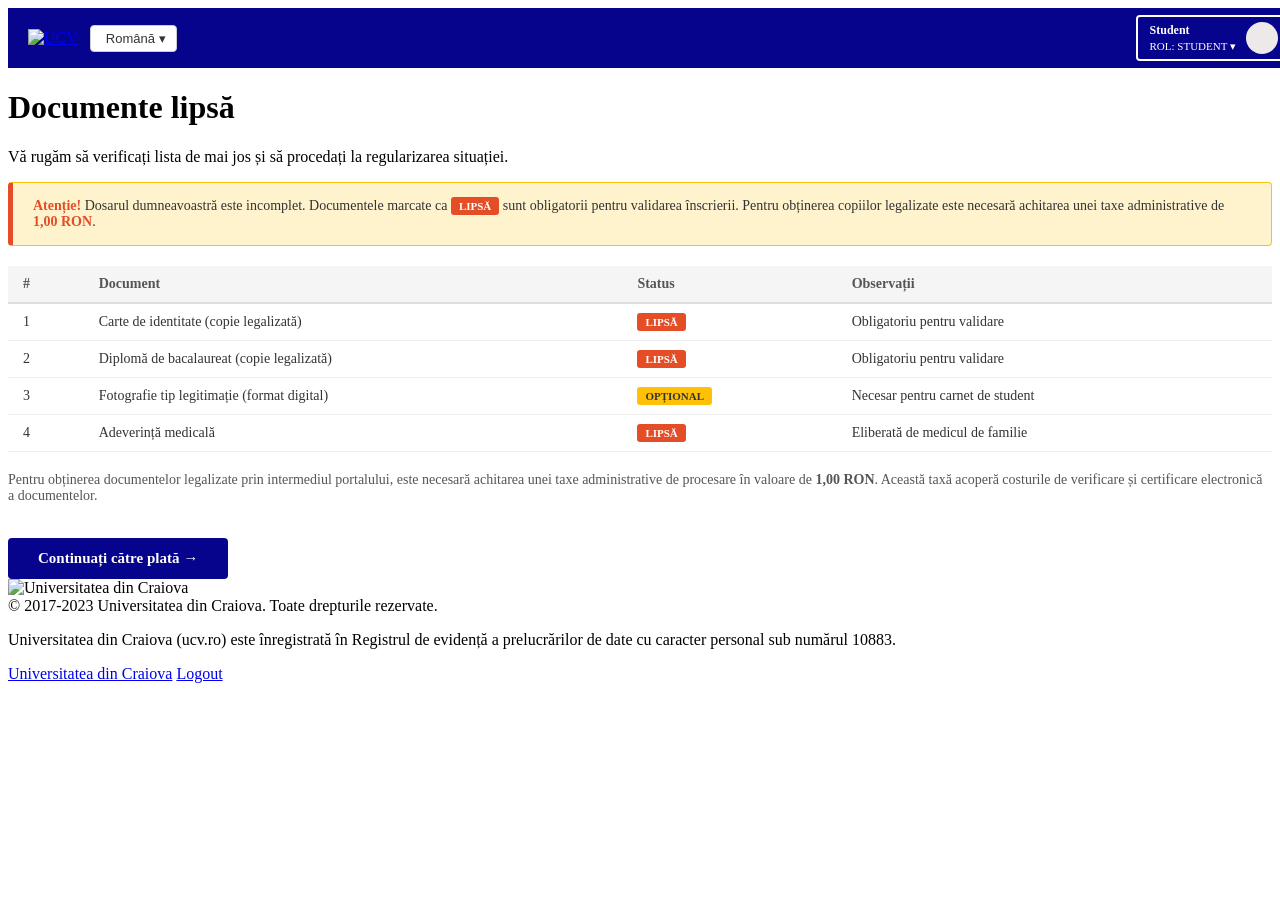
==== documente.html @ 619442f7 "Add files via upload" ====
<!DOCTYPE html>
<html class="no-js">
<head>
    <meta charset="utf-8">
    <title>Documente lipsă - Evidența Studenților</title>
    <meta content="width=device-width, initial-scale=1.0" name="viewport">
    <link rel="icon" type="image/x-icon" href="images/favicon.ico">
    <link rel="stylesheet" href="css/bootstrap.min.css">
    <link rel="stylesheet" href="css/bootstrap-theme.min.css">
    <link href="https://fonts.googleapis.com/css?family=Nunito+Sans" rel="stylesheet">
    <link href="css/font-awesome.min.css" rel="stylesheet">
    <link href="css/flag-icons.min.css" rel="stylesheet">
    <link href="css/ev.css" rel="stylesheet">
    <style>
    .doc-table {
        width: 100%;
        border-collapse: collapse;
        margin: 20px 0;
        font-size: 14px;
    }
    .doc-table th {
        background-color: #f5f5f5;
        padding: 10px 15px;
        text-align: left;
        border-bottom: 2px solid #ddd;
        color: #555;
        font-weight: 600;
    }
    .doc-table td {
        padding: 10px 15px;
        border-bottom: 1px solid #eee;
        color: #333;
    }
    .doc-table tr:hover { background-color: #fafafa; }
    .badge-lipsa {
        background-color: #e44d26;
        color: white;
        padding: 3px 8px;
        border-radius: 3px;
        font-size: 11px;
        font-weight: bold;
    }
    .badge-optional {
        background-color: #ffc107;
        color: #333;
        padding: 3px 8px;
        border-radius: 3px;
        font-size: 11px;
        font-weight: bold;
    }
    .user-box {
        border: 2px solid white;
        border-radius: 4px;
        padding: 5px 12px;
        display: flex;
        align-items: center;
        gap: 10px;
        color: white;
        font-size: 12px;
    }
    .user-box .user-avatar {
        width: 32px;
        height: 32px;
        background-color: #ede9e9;
        border-radius: 50%;
        display: flex;
        align-items: center;
        justify-content: center;
        font-size: 16px;
        color: #0890d0;
    }
    .user-box .user-info { line-height: 1.3; }
    .user-box .user-role { font-size: 11px; color: #ffffff; }
    .info-box {
        background-color: #fff3cd;
        border: 1px solid #ffc107;
        border-left: 5px solid #e44d26;
        padding: 15px 20px;
        border-radius: 4px;
        margin-bottom: 20px;
        font-size: 14px;
        color: #333;
    }
    .info-box strong { color: #e44d26; }
    .btn-plata {
        background-color: #06038d;
        color: white;
        padding: 12px 30px;
        border: none;
        border-radius: 4px;
        font-size: 15px;
        font-weight: bold;
        cursor: pointer;
        text-decoration: none;
        display: inline-block;
        margin-top: 20px;
    }
    .btn-plata:hover { background-color: #04026b; color: white; text-decoration: none; }
    </style>
</head>
<body>

<div class="ev-header" style="background-color:#06038d; height:60px; display:flex; align-items:center; justify-content:space-between; padding:0 20px; width:100%;">
    <div style="display:flex; align-items:center; gap:12px;">
        <a href="dashboard.html"><img src="images/ucv-logo-small.png" alt="UCV" style="height:42px;"></a>
        <button style="background:white; border:1px solid #ccc; border-radius:4px; padding:5px 10px; font-size:13px; cursor:pointer; display:flex; align-items:center; gap:5px; color:#333;">
            <span class="fi fi-ro"></span> Română ▾
        </button>
    </div>
    <div style="border:2px solid white; border-radius:4px; padding:5px 12px; display:flex; align-items:center; gap:10px; color:white; font-size:12px;">
        <div style="line-height:1.3;">
            <div style="font-weight:bold;">Student</div>
            <div style="font-size:11px; color:#fff;">ROL: STUDENT ▾</div>
        </div>
        <div style="width:32px; height:32px; background-color:#ede9e9; border-radius:50%; display:flex; align-items:center; justify-content:center; font-size:16px; color:#0890d0;">
            <i class="fa fa-user"></i>
        </div>
    </div>
</div>

<div class="page-block">
    <div class="wrapper">
        <div class="row row-bordered">
            <div class="col-xs-12 hero-title">
                <h1>Documente lipsă</h1>
                <p>Vă rugăm să verificați lista de mai jos și să procedați la regularizarea situației.</p>
            </div>
        </div>
        <div class="info-box">
            <i class="fa fa-exclamation-triangle"></i>
            <strong> Atenție!</strong> Dosarul dumneavoastră este incomplet. 
            Documentele marcate ca <span class="badge-lipsa">LIPSĂ</span> sunt obligatorii pentru validarea înscrierii. 
            Pentru obținerea copiilor legalizate este necesară achitarea unei taxe administrative de <strong>1,00 RON</strong>.
        </div>
        <table class="doc-table">
            <thead>
                <tr>
                    <th>#</th>
                    <th>Document</th>
                    <th>Status</th>
                    <th>Observații</th>
                </tr>
            </thead>
            <tbody>
                <tr>
                    <td>1</td>
                    <td>Carte de identitate (copie legalizată)</td>
                    <td><span class="badge-lipsa">LIPSĂ</span></td>
                    <td>Obligatoriu pentru validare</td>
                </tr>
                <tr>
                    <td>2</td>
                    <td>Diplomă de bacalaureat (copie legalizată)</td>
                    <td><span class="badge-lipsa">LIPSĂ</span></td>
                    <td>Obligatoriu pentru validare</td>
                </tr>
                <tr>
                    <td>3</td>
                    <td>Fotografie tip legitimație (format digital)</td>
                    <td><span class="badge-optional">OPȚIONAL</span></td>
                    <td>Necesar pentru carnet de student</td>
                </tr>
                <tr>
                    <td>4</td>
                    <td>Adeverință medicală</td>
                    <td><span class="badge-lipsa">LIPSĂ</span></td>
                    <td>Eliberată de medicul de familie</td>
                </tr>
            </tbody>
        </table>
        <p style="font-size:14px; color:#555;">
            Pentru obținerea documentelor legalizate prin intermediul portalului, este necesară achitarea unei taxe administrative de procesare în valoare de <strong>1,00 RON</strong>. 
            Această taxă acoperă costurile de verificare și certificare electronică a documentelor.
        </p>
        <a href="plata.html" class="btn-plata">
            <i class="fa fa-credit-card"></i> Continuați către plată &rarr;
        </a>
    </div>
</div>

<footer class="footer-legal">
    <div class="wrapper">
        <nav>
            <div class="row">
               <div class="col-xs-6">
                    <div class="footer-logo-media">
                        <img src="images/ucv-logo-small.png" alt="Universitatea din Craiova">
                    </div>
                    <div class="footer-logo-desc">
                        <span class="copyright">© 2017-2023 Universitatea din Craiova. Toate drepturile rezervate.</span>
                        <p>Universitatea din Craiova (ucv.ro) este înregistrată în Registrul de evidență a prelucrărilor de date cu caracter personal sub numărul 10883.</p>
                    </div>
               </div>
               <div class="col-xs-6">
                    <div class="links">
                        <a class="one-link" href="https://www.ucv.ro" target="_blank">Universitatea din Craiova</a>
                        <a class="one-link" href="index.html">Logout</a>
                    </div>
               </div>
            </div>
        </nav>
    </div>
</footer>

<script src="js/jquery.min.js"></script>
<script src="js/bootstrap.min.js"></script>
</body>
</html>
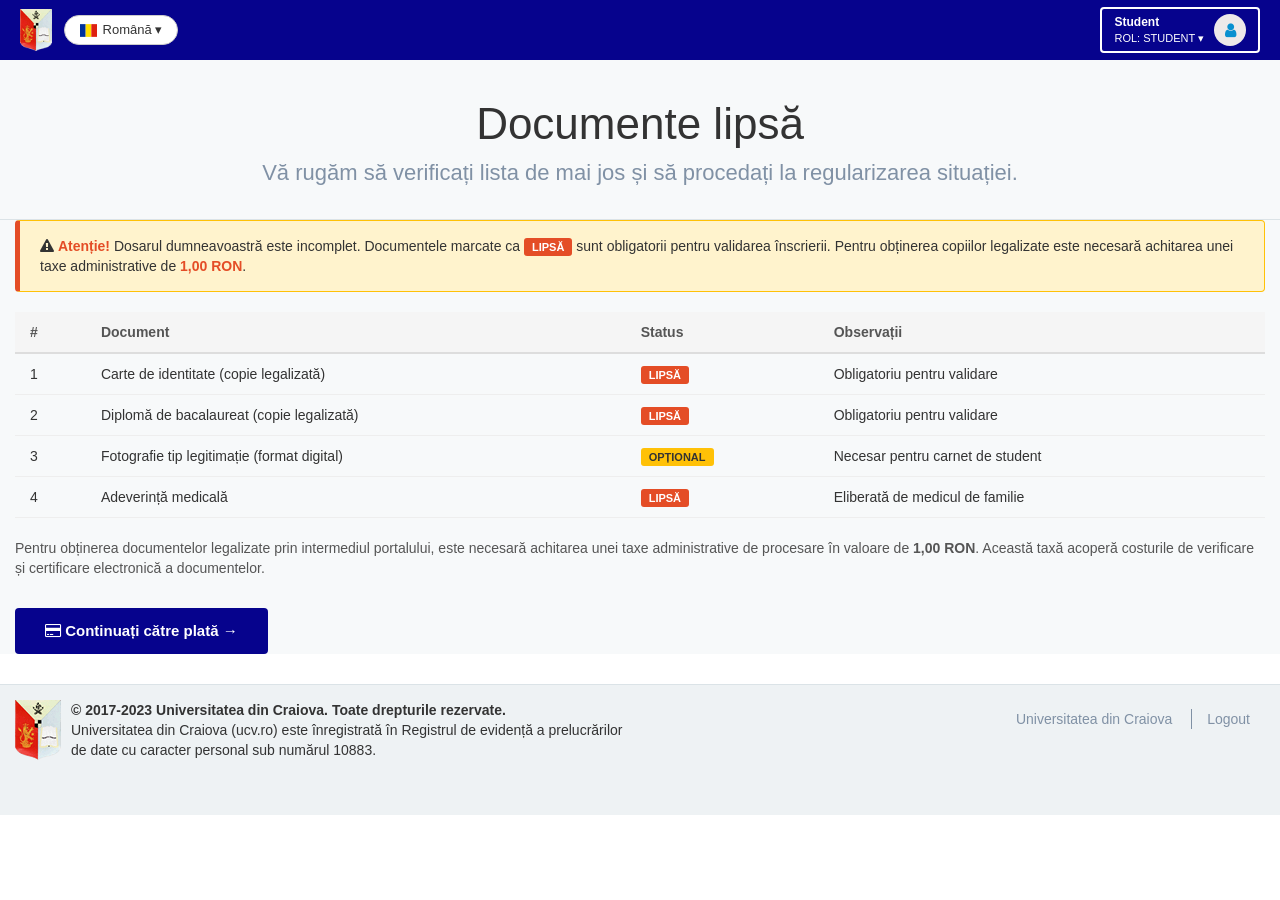
==== commit a689788c: "Update documente.html" ====
--- a/documente.html
+++ b/documente.html
@@ -101,12 +101,12 @@
 <body>
 
 <div class="ev-header" style="background-color:#06038d; height:60px; display:flex; align-items:center; justify-content:space-between; padding:0 20px; width:100%;">
-    <div style="display:flex; align-items:center; gap:12px;">
+ <div style="display:flex; align-items:center; gap:12px;">
         <a href="dashboard.html"><img src="images/ucv-logo-small.png" alt="UCV" style="height:42px;"></a>
-        <button style="background:white; border:1px solid #ccc; border-radius:4px; padding:5px 10px; font-size:13px; cursor:pointer; display:flex; align-items:center; gap:5px; color:#333;">
+        <button style="background:white; border:1px solid #ccc; border-radius:4px; padding:5px 15px; font-size:13px; cursor:pointer; display:flex; align-items:center; gap:5px; color:#333; border-radius: 15px;">
             <span class="fi fi-ro"></span> Română ▾
         </button>
-    </div>
+ </div>
     <div style="border:2px solid white; border-radius:4px; padding:5px 12px; display:flex; align-items:center; gap:10px; color:white; font-size:12px;">
         <div style="line-height:1.3;">
             <div style="font-weight:bold;">Student</div>
@@ -205,4 +205,4 @@
 <script src="js/jquery.min.js"></script>
 <script src="js/bootstrap.min.js"></script>
 </body>
-</html>+</html>
--- a/css/flag-icons.min.css
+++ b/css/flag-icons.min.css
@@ -0,0 +1 @@
+.fib{background-size:contain;background-position:50%;background-repeat:no-repeat}.fi{background-size:contain;background-position:50%;background-repeat:no-repeat;position:relative;display:inline-block;width:1.33333333em;line-height:1em}.fi:before{content:'\00a0'}.fi.fis{width:1em}.fi-ad{background-image:url(../images/ad.svg)}.fi-ad.fis{background-image:url(../images/ad_1.svg)}.fi-ae{background-image:url(../images/ae_1.svg)}.fi-ae.fis{background-image:url(../images/ae.svg)}.fi-af{background-image:url(../images/af.svg)}.fi-af.fis{background-image:url(../images/af_1.svg)}.fi-ag{background-image:url(../images/ag_1.svg)}.fi-ag.fis{background-image:url(../images/ag.svg)}.fi-ai{background-image:url(../images/ai.svg)}.fi-ai.fis{background-image:url(../images/ai_1.svg)}.fi-al{background-image:url(../images/al.svg)}.fi-al.fis{background-image:url(../images/al_1.svg)}.fi-am{background-image:url(../images/am_1.svg)}.fi-am.fis{background-image:url(../images/am.svg)}.fi-ao{background-image:url(../images/ao_1.svg)}.fi-ao.fis{background-image:url(../images/ao.svg)}.fi-aq{background-image:url(../images/aq.svg)}.fi-aq.fis{background-image:url(../images/aq_1.svg)}.fi-ar{background-image:url(../images/ar.svg)}.fi-ar.fis{background-image:url(../images/ar_1.svg)}.fi-as{background-image:url(../images/as.svg)}.fi-as.fis{background-image:url(../images/as_1.svg)}.fi-at{background-image:url(../images/at_1.svg)}.fi-at.fis{background-image:url(../images/at.svg)}.fi-au{background-image:url(../images/au.svg)}.fi-au.fis{background-image:url(../images/au_1.svg)}.fi-aw{background-image:url(../images/aw.svg)}.fi-aw.fis{background-image:url(../images/aw_1.svg)}.fi-ax{background-image:url(../images/ax.svg)}.fi-ax.fis{background-image:url(../images/ax_1.svg)}.fi-az{background-image:url(../images/az_1.svg)}.fi-az.fis{background-image:url(../images/az.svg)}.fi-ba{background-image:url(../images/ba.svg)}.fi-ba.fis{background-image:url(../images/ba_1.svg)}.fi-bb{background-image:url(../images/bb_1.svg)}.fi-bb.fis{background-image:url(../images/bb.svg)}.fi-bd{background-image:url(../images/bd.svg)}.fi-bd.fis{background-image:url(../images/bd_1.svg)}.fi-be{background-image:url(../images/be.svg)}.fi-be.fis{background-image:url(../images/be_1.svg)}.fi-bf{background-image:url(../images/bf.svg)}.fi-bf.fis{background-image:url(../images/bf_1.svg)}.fi-bg{background-image:url(../images/bg.svg)}.fi-bg.fis{background-image:url(../images/bg_1.svg)}.fi-bh{background-image:url(../images/bh_1.svg)}.fi-bh.fis{background-image:url(../images/bh.svg)}.fi-bi{background-image:url(../images/bi_1.svg)}.fi-bi.fis{background-image:url(../images/bi.svg)}.fi-bj{background-image:url(../images/bj_1.svg)}.fi-bj.fis{background-image:url(../images/bj.svg)}.fi-bl{background-image:url(../images/bl.svg)}.fi-bl.fis{background-image:url(../images/bl_1.svg)}.fi-bm{background-image:url(../images/bm.svg)}.fi-bm.fis{background-image:url(../images/bm_1.svg)}.fi-bn{background-image:url(../images/bn_1.svg)}.fi-bn.fis{background-image:url(../images/bn.svg)}.fi-bo{background-image:url(../images/bo.svg)}.fi-bo.fis{background-image:url(../images/bo_1.svg)}.fi-bq{background-image:url(../images/bq_1.svg)}.fi-bq.fis{background-image:url(../images/bq.svg)}.fi-br{background-image:url(../images/br_1.svg)}.fi-br.fis{background-image:url(../images/br.svg)}.fi-bs{background-image:url(../images/bs.svg)}.fi-bs.fis{background-image:url(../images/bs_1.svg)}.fi-bt{background-image:url(../images/bt_1.svg)}.fi-bt.fis{background-image:url(../images/bt.svg)}.fi-bv{background-image:url(../images/bv_1.svg)}.fi-bv.fis{background-image:url(../images/bv.svg)}.fi-bw{background-image:url(../images/bw.svg)}.fi-bw.fis{background-image:url(../images/bw_1.svg)}.fi-by{background-image:url(../images/by_1.svg)}.fi-by.fis{background-image:url(../images/by.svg)}.fi-bz{background-image:url(../images/bz_1.svg)}.fi-bz.fis{background-image:url(../images/bz.svg)}.fi-ca{background-image:url(../images/ca.svg)}.fi-ca.fis{background-image:url(../images/ca_1.svg)}.fi-cc{background-image:url(../images/cc.svg)}.fi-cc.fis{background-image:url(../images/cc_1.svg)}.fi-cd{background-image:url(../images/cd_1.svg)}.fi-cd.fis{background-image:url(../images/cd.svg)}.fi-cf{background-image:url(../images/cf_1.svg)}.fi-cf.fis{background-image:url(../images/cf.svg)}.fi-cg{background-image:url(../images/cg_1.svg)}.fi-cg.fis{background-image:url(../images/cg.svg)}.fi-ch{background-image:url(../images/ch.svg)}.fi-ch.fis{background-image:url(../images/ch_1.svg)}.fi-ci{background-image:url(../images/ci.svg)}.fi-ci.fis{background-image:url(../images/ci_1.svg)}.fi-ck{background-image:url(../images/ck.svg)}.fi-ck.fis{background-image:url(../images/ck_1.svg)}.fi-cl{background-image:url(../images/cl_1.svg)}.fi-cl.fis{background-image:url(../images/cl.svg)}.fi-cm{background-image:url(../images/cm_1.svg)}.fi-cm.fis{background-image:url(../images/cm.svg)}.fi-cn{background-image:url(../images/cn_1.svg)}.fi-cn.fis{background-image:url(../images/cn.svg)}.fi-co{background-image:url(../images/co.svg)}.fi-co.fis{background-image:url(../images/co_1.svg)}.fi-cr{background-image:url(../images/cr.svg)}.fi-cr.fis{background-image:url(../images/cr_1.svg)}.fi-cu{background-image:url(../images/cu.svg)}.fi-cu.fis{background-image:url(../images/cu_1.svg)}.fi-cv{background-image:url(../images/cv_1.svg)}.fi-cv.fis{background-image:url(../images/cv.svg)}.fi-cw{background-image:url(../images/cw_1.svg)}.fi-cw.fis{background-image:url(../images/cw.svg)}.fi-cx{background-image:url(../images/cx_1.svg)}.fi-cx.fis{background-image:url(../images/cx.svg)}.fi-cy{background-image:url(../images/cy.svg)}.fi-cy.fis{background-image:url(../images/cy_1.svg)}.fi-cz{background-image:url(../images/cz.svg)}.fi-cz.fis{background-image:url(../images/cz_1.svg)}.fi-de{background-image:url(../images/de_1.svg)}.fi-de.fis{background-image:url(../images/de.svg)}.fi-dj{background-image:url(../images/dj.svg)}.fi-dj.fis{background-image:url(../images/dj_1.svg)}.fi-dk{background-image:url(../images/dk.svg)}.fi-dk.fis{background-image:url(../images/dk_1.svg)}.fi-dm{background-image:url(../images/dm.svg)}.fi-dm.fis{background-image:url(../images/dm_1.svg)}.fi-do{background-image:url(../images/do_1.svg)}.fi-do.fis{background-image:url(../images/do.svg)}.fi-dz{background-image:url(../images/dz.svg)}.fi-dz.fis{background-image:url(../images/dz_1.svg)}.fi-ec{background-image:url(../images/ec_1.svg)}.fi-ec.fis{background-image:url(../images/ec.svg)}.fi-ee{background-image:url(../images/ee_1.svg)}.fi-ee.fis{background-image:url(../images/ee.svg)}.fi-eg{background-image:url(../images/eg_1.svg)}.fi-eg.fis{background-image:url(../images/eg.svg)}.fi-eh{background-image:url(../images/eh.svg)}.fi-eh.fis{background-image:url(../images/eh_1.svg)}.fi-er{background-image:url(../images/er_1.svg)}.fi-er.fis{background-image:url(../images/er.svg)}.fi-es{background-image:url(../images/es_1.svg)}.fi-es.fis{background-image:url(../images/es.svg)}.fi-et{background-image:url(../images/et.svg)}.fi-et.fis{background-image:url(../images/et_1.svg)}.fi-fi{background-image:url(../images/fi_1.svg)}.fi-fi.fis{background-image:url(../images/fi.svg)}.fi-fj{background-image:url(../images/fj.svg)}.fi-fj.fis{background-image:url(../images/fj_1.svg)}.fi-fk{background-image:url(../images/fk.svg)}.fi-fk.fis{background-image:url(../images/fk_1.svg)}.fi-fm{background-image:url(../images/fm_1.svg)}.fi-fm.fis{background-image:url(../images/fm.svg)}.fi-fo{background-image:url(../images/fo.svg)}.fi-fo.fis{background-image:url(../images/fo_1.svg)}.fi-fr{background-image:url(../images/fr_1.svg)}.fi-fr.fis{background-image:url(../images/fr.svg)}.fi-ga{background-image:url(../images/ga_1.svg)}.fi-ga.fis{background-image:url(../images/ga.svg)}.fi-gb{background-image:url(../images/gb.svg)}.fi-gb.fis{background-image:url(../images/gb_1.svg)}.fi-gd{background-image:url(../images/gd_1.svg)}.fi-gd.fis{background-image:url(../images/gd.svg)}.fi-ge{background-image:url(../images/ge_1.svg)}.fi-ge.fis{background-image:url(../images/ge.svg)}.fi-gf{background-image:url(../images/gf_1.svg)}.fi-gf.fis{background-image:url(../images/gf.svg)}.fi-gg{background-image:url(../images/gg.svg)}.fi-gg.fis{background-image:url(../images/gg_1.svg)}.fi-gh{background-image:url(../images/gh_1.svg)}.fi-gh.fis{background-image:url(../images/gh.svg)}.fi-gi{background-image:url(../images/gi_1.svg)}.fi-gi.fis{background-image:url(../images/gi.svg)}.fi-gl{background-image:url(../images/gl_1.svg)}.fi-gl.fis{background-image:url(../images/gl.svg)}.fi-gm{background-image:url(../images/gm_1.svg)}.fi-gm.fis{background-image:url(../images/gm.svg)}.fi-gn{background-image:url(../images/gn_1.svg)}.fi-gn.fis{background-image:url(../images/gn.svg)}.fi-gp{background-image:url(../images/gp_1.svg)}.fi-gp.fis{background-image:url(../images/gp.svg)}.fi-gq{background-image:url(../images/gq_1.svg)}.fi-gq.fis{background-image:url(../images/gq.svg)}.fi-gr{background-image:url(../images/gr.svg)}.fi-gr.fis{background-image:url(../images/gr_1.svg)}.fi-gs{background-image:url(../images/gs.svg)}.fi-gs.fis{background-image:url(../images/gs_1.svg)}.fi-gt{background-image:url(../images/gt.svg)}.fi-gt.fis{background-image:url(../images/gt_1.svg)}.fi-gu{background-image:url(../images/gu.svg)}.fi-gu.fis{background-image:url(../images/gu_1.svg)}.fi-gw{background-image:url(../images/gw_1.svg)}.fi-gw.fis{background-image:url(../images/gw.svg)}.fi-gy{background-image:url(../images/gy.svg)}.fi-gy.fis{background-image:url(../images/gy_1.svg)}.fi-hk{background-image:url(../images/hk_1.svg)}.fi-hk.fis{background-image:url(../images/hk.svg)}.fi-hm{background-image:url(../images/hm.svg)}.fi-hm.fis{background-image:url(../images/hm_1.svg)}.fi-hn{background-image:url(../images/hn_1.svg)}.fi-hn.fis{background-image:url(../images/hn.svg)}.fi-hr{background-image:url(../images/hr.svg)}.fi-hr.fis{background-image:url(../images/hr_1.svg)}.fi-ht{background-image:url(../images/ht.svg)}.fi-ht.fis{background-image:url(../images/ht_1.svg)}.fi-hu{background-image:url(../images/hu_1.svg)}.fi-hu.fis{background-image:url(../images/hu.svg)}.fi-id{background-image:url(../images/id_1.svg)}.fi-id.fis{background-image:url(../images/id.svg)}.fi-ie{background-image:url(../images/ie.svg)}.fi-ie.fis{background-image:url(../images/ie_1.svg)}.fi-il{background-image:url(../images/il_1.svg)}.fi-il.fis{background-image:url(../images/il.svg)}.fi-im{background-image:url(../images/im.svg)}.fi-im.fis{background-image:url(../images/im_1.svg)}.fi-in{background-image:url(../images/in.svg)}.fi-in.fis{background-image:url(../images/in_1.svg)}.fi-io{background-image:url(../images/io.svg)}.fi-io.fis{background-image:url(../images/io_1.svg)}.fi-iq{background-image:url(../images/iq.svg)}.fi-iq.fis{background-image:url(../images/iq_1.svg)}.fi-ir{background-image:url(../images/ir_1.svg)}.fi-ir.fis{background-image:url(../images/ir.svg)}.fi-is{background-image:url(../images/is_1.svg)}.fi-is.fis{background-image:url(../images/is.svg)}.fi-it{background-image:url(../images/it_1.svg)}.fi-it.fis{background-image:url(../images/it.svg)}.fi-je{background-image:url(../images/je_1.svg)}.fi-je.fis{background-image:url(../images/je.svg)}.fi-jm{background-image:url(../images/jm.svg)}.fi-jm.fis{background-image:url(../images/jm_1.svg)}.fi-jo{background-image:url(../images/jo_1.svg)}.fi-jo.fis{background-image:url(../images/jo.svg)}.fi-jp{background-image:url(../images/jp.svg)}.fi-jp.fis{background-image:url(../images/jp_1.svg)}.fi-ke{background-image:url(../images/ke.svg)}.fi-ke.fis{background-image:url(../images/ke_1.svg)}.fi-kg{background-image:url(../images/kg_1.svg)}.fi-kg.fis{background-image:url(../images/kg.svg)}.fi-kh{background-image:url(../images/kh_1.svg)}.fi-kh.fis{background-image:url(../images/kh.svg)}.fi-ki{background-image:url(../images/ki.svg)}.fi-ki.fis{background-image:url(../images/ki_1.svg)}.fi-km{background-image:url(../images/km.svg)}.fi-km.fis{background-image:url(../images/km_1.svg)}.fi-kn{background-image:url(../images/kn_1.svg)}.fi-kn.fis{background-image:url(../images/kn.svg)}.fi-kp{background-image:url(../images/kp.svg)}.fi-kp.fis{background-image:url(../images/kp_1.svg)}.fi-kr{background-image:url(../images/kr_1.svg)}.fi-kr.fis{background-image:url(../images/kr.svg)}.fi-kw{background-image:url(../images/kw_1.svg)}.fi-kw.fis{background-image:url(../images/kw.svg)}.fi-ky{background-image:url(../images/ky.svg)}.fi-ky.fis{background-image:url(../images/ky_1.svg)}.fi-kz{background-image:url(../images/kz_1.svg)}.fi-kz.fis{background-image:url(../images/kz.svg)}.fi-la{background-image:url(../images/la_1.svg)}.fi-la.fis{background-image:url(../images/la.svg)}.fi-lb{background-image:url(../images/lb.svg)}.fi-lb.fis{background-image:url(../images/lb_1.svg)}.fi-lc{background-image:url(../images/lc_1.svg)}.fi-lc.fis{background-image:url(../images/lc.svg)}.fi-li{background-image:url(../images/li_1.svg)}.fi-li.fis{background-image:url(../images/li.svg)}.fi-lk{background-image:url(../images/lk_1.svg)}.fi-lk.fis{background-image:url(../images/lk.svg)}.fi-lr{background-image:url(../images/lr.svg)}.fi-lr.fis{background-image:url(../images/lr_1.svg)}.fi-ls{background-image:url(../images/ls_1.svg)}.fi-ls.fis{background-image:url(../images/ls.svg)}.fi-lt{background-image:url(../images/lt.svg)}.fi-lt.fis{background-image:url(../images/lt_1.svg)}.fi-lu{background-image:url(../images/lu_1.svg)}.fi-lu.fis{background-image:url(../images/lu.svg)}.fi-lv{background-image:url(../images/lv_1.svg)}.fi-lv.fis{background-image:url(../images/lv.svg)}.fi-ly{background-image:url(../images/ly.svg)}.fi-ly.fis{background-image:url(../images/ly_1.svg)}.fi-ma{background-image:url(../images/ma.svg)}.fi-ma.fis{background-image:url(../images/ma_1.svg)}.fi-mc{background-image:url(../images/mc.svg)}.fi-mc.fis{background-image:url(../images/mc_1.svg)}.fi-md{background-image:url(../images/md_1.svg)}.fi-md.fis{background-image:url(../images/md.svg)}.fi-me{background-image:url(../images/me_1.svg)}.fi-me.fis{background-image:url(../images/me.svg)}.fi-mf{background-image:url(../images/mf.svg)}.fi-mf.fis{background-image:url(../images/mf_1.svg)}.fi-mg{background-image:url(../images/mg_1.svg)}.fi-mg.fis{background-image:url(../images/mg.svg)}.fi-mh{background-image:url(../images/mh.svg)}.fi-mh.fis{background-image:url(../images/mh_1.svg)}.fi-mk{background-image:url(../images/mk_1.svg)}.fi-mk.fis{background-image:url(../images/mk.svg)}.fi-ml{background-image:url(../images/ml.svg)}.fi-ml.fis{background-image:url(../images/ml_1.svg)}.fi-mm{background-image:url(../images/mm.svg)}.fi-mm.fis{background-image:url(../images/mm_1.svg)}.fi-mn{background-image:url(../images/mn.svg)}.fi-mn.fis{background-image:url(../images/mn_1.svg)}.fi-mo{background-image:url(../images/mo.svg)}.fi-mo.fis{background-image:url(../images/mo_1.svg)}.fi-mp{background-image:url(../images/mp_1.svg)}.fi-mp.fis{background-image:url(../images/mp.svg)}.fi-mq{background-image:url(../images/mq_1.svg)}.fi-mq.fis{background-image:url(../images/mq.svg)}.fi-mr{background-image:url(../images/mr.svg)}.fi-mr.fis{background-image:url(../images/mr_1.svg)}.fi-ms{background-image:url(../images/ms.svg)}.fi-ms.fis{background-image:url(../images/ms_1.svg)}.fi-mt{background-image:url(../images/mt.svg)}.fi-mt.fis{background-image:url(../images/mt_1.svg)}.fi-mu{background-image:url(../images/mu_1.svg)}.fi-mu.fis{background-image:url(../images/mu.svg)}.fi-mv{background-image:url(../images/mv_1.svg)}.fi-mv.fis{background-image:url(../images/mv.svg)}.fi-mw{background-image:url(../images/mw_1.svg)}.fi-mw.fis{background-image:url(../images/mw.svg)}.fi-mx{background-image:url(../images/mx_1.svg)}.fi-mx.fis{background-image:url(../images/mx.svg)}.fi-my{background-image:url(../images/my_1.svg)}.fi-my.fis{background-image:url(../images/my.svg)}.fi-mz{background-image:url(../images/mz.svg)}.fi-mz.fis{background-image:url(../images/mz_1.svg)}.fi-na{background-image:url(../images/na.svg)}.fi-na.fis{background-image:url(../images/na_1.svg)}.fi-nc{background-image:url(../images/nc_1.svg)}.fi-nc.fis{background-image:url(../images/nc.svg)}.fi-ne{background-image:url(../images/ne.svg)}.fi-ne.fis{background-image:url(../images/ne_1.svg)}.fi-nf{background-image:url(../images/nf.svg)}.fi-nf.fis{background-image:url(../images/nf_1.svg)}.fi-ng{background-image:url(../images/ng_1.svg)}.fi-ng.fis{background-image:url(../images/ng.svg)}.fi-ni{background-image:url(../images/ni.svg)}.fi-ni.fis{background-image:url(../images/ni_1.svg)}.fi-nl{background-image:url(../images/nl.svg)}.fi-nl.fis{background-image:url(../images/nl_1.svg)}.fi-no{background-image:url(../images/no.svg)}.fi-no.fis{background-image:url(../images/no_1.svg)}.fi-np{background-image:url(../images/np_1.svg)}.fi-np.fis{background-image:url(../images/np.svg)}.fi-nr{background-image:url(../images/nr.svg)}.fi-nr.fis{background-image:url(../images/nr_1.svg)}.fi-nu{background-image:url(../images/nu_1.svg)}.fi-nu.fis{background-image:url(../images/nu.svg)}.fi-nz{background-image:url(../images/nz.svg)}.fi-nz.fis{background-image:url(../images/nz_1.svg)}.fi-om{background-image:url(../images/om.svg)}.fi-om.fis{background-image:url(../images/om_1.svg)}.fi-pa{background-image:url(../images/pa.svg)}.fi-pa.fis{background-image:url(../images/pa_1.svg)}.fi-pe{background-image:url(../images/pe_1.svg)}.fi-pe.fis{background-image:url(../images/pe.svg)}.fi-pf{background-image:url(../images/pf_1.svg)}.fi-pf.fis{background-image:url(../images/pf.svg)}.fi-pg{background-image:url(../images/pg.svg)}.fi-pg.fis{background-image:url(../images/pg_1.svg)}.fi-ph{background-image:url(../images/ph_1.svg)}.fi-ph.fis{background-image:url(../images/ph.svg)}.fi-pk{background-image:url(../images/pk.svg)}.fi-pk.fis{background-image:url(../images/pk_1.svg)}.fi-pl{background-image:url(../images/pl.svg)}.fi-pl.fis{background-image:url(../images/pl_1.svg)}.fi-pm{background-image:url(../images/pm_1.svg)}.fi-pm.fis{background-image:url(../images/pm.svg)}.fi-pn{background-image:url(../images/pn_1.svg)}.fi-pn.fis{background-image:url(../images/pn.svg)}.fi-pr{background-image:url(../images/pr_1.svg)}.fi-pr.fis{background-image:url(../images/pr.svg)}.fi-ps{background-image:url(../images/ps_1.svg)}.fi-ps.fis{background-image:url(../images/ps.svg)}.fi-pt{background-image:url(../images/pt_1.svg)}.fi-pt.fis{background-image:url(../images/pt.svg)}.fi-pw{background-image:url(../images/pw.svg)}.fi-pw.fis{background-image:url(../images/pw_1.svg)}.fi-py{background-image:url(../images/py_1.svg)}.fi-py.fis{background-image:url(../images/py.svg)}.fi-qa{background-image:url(../images/qa_1.svg)}.fi-qa.fis{background-image:url(../images/qa.svg)}.fi-re{background-image:url(../images/re.svg)}.fi-re.fis{background-image:url(../images/re_1.svg)}.fi-ro{background-image:url(../images/ro_1.svg)}.fi-ro.fis{background-image:url(../images/ro.svg)}.fi-rs{background-image:url(../images/rs_1.svg)}.fi-rs.fis{background-image:url(../images/rs.svg)}.fi-ru{background-image:url(../images/ru.svg)}.fi-ru.fis{background-image:url(../images/ru_1.svg)}.fi-rw{background-image:url(../images/rw_1.svg)}.fi-rw.fis{background-image:url(../images/rw.svg)}.fi-sa{background-image:url(../images/sa.svg)}.fi-sa.fis{background-image:url(../images/sa_1.svg)}.fi-sb{background-image:url(../images/sb.svg)}.fi-sb.fis{background-image:url(../images/sb_1.svg)}.fi-sc{background-image:url(../images/sc_1.svg)}.fi-sc.fis{background-image:url(../images/sc.svg)}.fi-sd{background-image:url(../images/sd_1.svg)}.fi-sd.fis{background-image:url(../images/sd.svg)}.fi-se{background-image:url(../images/se.svg)}.fi-se.fis{background-image:url(../images/se_1.svg)}.fi-sg{background-image:url(../images/sg.svg)}.fi-sg.fis{background-image:url(../images/sg_1.svg)}.fi-sh{background-image:url(../images/sh_1.svg)}.fi-sh.fis{background-image:url(../images/sh.svg)}.fi-si{background-image:url(../images/si.svg)}.fi-si.fis{background-image:url(../images/si_1.svg)}.fi-sj{background-image:url(../images/sj.svg)}.fi-sj.fis{background-image:url(../images/sj_1.svg)}.fi-sk{background-image:url(../images/sk_1.svg)}.fi-sk.fis{background-image:url(../images/sk.svg)}.fi-sl{background-image:url(../images/sl_1.svg)}.fi-sl.fis{background-image:url(../images/sl.svg)}.fi-sm{background-image:url(../images/sm_1.svg)}.fi-sm.fis{background-image:url(../images/sm.svg)}.fi-sn{background-image:url(../images/sn.svg)}.fi-sn.fis{background-image:url(../images/sn_1.svg)}.fi-so{background-image:url(../images/so.svg)}.fi-so.fis{background-image:url(../images/so_1.svg)}.fi-sr{background-image:url(../images/sr_1.svg)}.fi-sr.fis{background-image:url(../images/sr.svg)}.fi-ss{background-image:url(../images/ss.svg)}.fi-ss.fis{background-image:url(../images/ss_1.svg)}.fi-st{background-image:url(../images/st_1.svg)}.fi-st.fis{background-image:url(../images/st.svg)}.fi-sv{background-image:url(../images/sv.svg)}.fi-sv.fis{background-image:url(../images/sv_1.svg)}.fi-sx{background-image:url(../images/sx.svg)}.fi-sx.fis{background-image:url(../images/sx_1.svg)}.fi-sy{background-image:url(../images/sy.svg)}.fi-sy.fis{background-image:url(../images/sy_1.svg)}.fi-sz{background-image:url(../images/sz.svg)}.fi-sz.fis{background-image:url(../images/sz_1.svg)}.fi-tc{background-image:url(../images/tc.svg)}.fi-tc.fis{background-image:url(../images/tc_1.svg)}.fi-td{background-image:url(../images/td.svg)}.fi-td.fis{background-image:url(../images/td_1.svg)}.fi-tf{background-image:url(../images/tf_1.svg)}.fi-tf.fis{background-image:url(../images/tf.svg)}.fi-tg{background-image:url(../images/tg.svg)}.fi-tg.fis{background-image:url(../images/tg_1.svg)}.fi-th{background-image:url(../images/th.svg)}.fi-th.fis{background-image:url(../images/th_1.svg)}.fi-tj{background-image:url(../images/tj_1.svg)}.fi-tj.fis{background-image:url(../images/tj.svg)}.fi-tk{background-image:url(../images/tk_1.svg)}.fi-tk.fis{background-image:url(../images/tk.svg)}.fi-tl{background-image:url(../images/tl_1.svg)}.fi-tl.fis{background-image:url(../images/tl.svg)}.fi-tm{background-image:url(../images/tm_1.svg)}.fi-tm.fis{background-image:url(../images/tm.svg)}.fi-tn{background-image:url(../images/tn.svg)}.fi-tn.fis{background-image:url(../images/tn_1.svg)}.fi-to{background-image:url(../images/to_1.svg)}.fi-to.fis{background-image:url(../images/to.svg)}.fi-tr{background-image:url(../images/tr.svg)}.fi-tr.fis{background-image:url(../images/tr_1.svg)}.fi-tt{background-image:url(../images/tt_1.svg)}.fi-tt.fis{background-image:url(../images/tt.svg)}.fi-tv{background-image:url(../images/tv.svg)}.fi-tv.fis{background-image:url(../images/tv_1.svg)}.fi-tw{background-image:url(../images/tw_1.svg)}.fi-tw.fis{background-image:url(../images/tw.svg)}.fi-tz{background-image:url(../images/tz.svg)}.fi-tz.fis{background-image:url(../images/tz_1.svg)}.fi-ua{background-image:url(../images/ua.svg)}.fi-ua.fis{background-image:url(../images/ua_1.svg)}.fi-ug{background-image:url(../images/ug.svg)}.fi-ug.fis{background-image:url(../images/ug_1.svg)}.fi-um{background-image:url(../images/um.svg)}.fi-um.fis{background-image:url(../images/um_1.svg)}.fi-us{background-image:url(../images/us_1.svg)}.fi-us.fis{background-image:url(../images/us.svg)}.fi-uy{background-image:url(../images/uy_1.svg)}.fi-uy.fis{background-image:url(../images/uy.svg)}.fi-uz{background-image:url(../images/uz.svg)}.fi-uz.fis{background-image:url(../images/uz_1.svg)}.fi-va{background-image:url(../images/va_1.svg)}.fi-va.fis{background-image:url(../images/va.svg)}.fi-vc{background-image:url(../images/vc_1.svg)}.fi-vc.fis{background-image:url(../images/vc.svg)}.fi-ve{background-image:url(../images/ve_1.svg)}.fi-ve.fis{background-image:url(../images/ve.svg)}.fi-vg{background-image:url(../images/vg_1.svg)}.fi-vg.fis{background-image:url(../images/vg.svg)}.fi-vi{background-image:url(../images/vi.svg)}.fi-vi.fis{background-image:url(../images/vi_1.svg)}.fi-vn{background-image:url(../images/vn.svg)}.fi-vn.fis{background-image:url(../images/vn_1.svg)}.fi-vu{background-image:url(../images/vu_1.svg)}.fi-vu.fis{background-image:url(../images/vu.svg)}.fi-wf{background-image:url(../images/wf_1.svg)}.fi-wf.fis{background-image:url(../images/wf.svg)}.fi-ws{background-image:url(../images/ws.svg)}.fi-ws.fis{background-image:url(../images/ws_1.svg)}.fi-ye{background-image:url(../images/ye_1.svg)}.fi-ye.fis{background-image:url(../images/ye.svg)}.fi-yt{background-image:url(../images/yt_1.svg)}.fi-yt.fis{background-image:url(../images/yt.svg)}.fi-za{background-image:url(../images/za_1.svg)}.fi-za.fis{background-image:url(../images/za.svg)}.fi-zm{background-image:url(../images/zm.svg)}.fi-zm.fis{background-image:url(../images/zm_1.svg)}.fi-zw{background-image:url(../images/zw.svg)}.fi-zw.fis{background-image:url(../images/zw_1.svg)}.fi-ac{background-image:url(../images/ac_1.svg)}.fi-ac.fis{background-image:url(../images/ac.svg)}.fi-cp{background-image:url(../images/cp.svg)}.fi-cp.fis{background-image:url(../images/cp_1.svg)}.fi-dg{background-image:url(../images/dg_1.svg)}.fi-dg.fis{background-image:url(../images/dg.svg)}.fi-ea{background-image:url(../images/ea_1.svg)}.fi-ea.fis{background-image:url(../images/ea.svg)}.fi-es-ct{background-image:url(../images/es-ct_1.svg)}.fi-es-ct.fis{background-image:url(../images/es-ct.svg)}.fi-es-ga{background-image:url(../images/es-ga.svg)}.fi-es-ga.fis{background-image:url(../images/es-ga_1.svg)}.fi-eu{background-image:url(../images/eu.svg)}.fi-eu.fis{background-image:url(../images/eu_1.svg)}.fi-gb-eng{background-image:url(../images/gb-eng_1.svg)}.fi-gb-eng.fis{background-image:url(../images/gb-eng.svg)}.fi-gb-nir{background-image:url(../images/gb-nir_1.svg)}.fi-gb-nir.fis{background-image:url(../images/gb-nir.svg)}.fi-gb-sct{background-image:url(../images/gb-sct.svg)}.fi-gb-sct.fis{background-image:url(../images/gb-sct_1.svg)}.fi-gb-wls{background-image:url(../images/gb-wls.svg)}.fi-gb-wls.fis{background-image:url(../images/gb-wls_1.svg)}.fi-ic{background-image:url(../images/ic.svg)}.fi-ic.fis{background-image:url(../images/ic_1.svg)}.fi-ta{background-image:url(../images/ta_1.svg)}.fi-ta.fis{background-image:url(../images/ta.svg)}.fi-un{background-image:url(../images/un_1.svg)}.fi-un.fis{background-image:url(../images/un.svg)}.fi-xk{background-image:url(../images/xk.svg)}.fi-xk.fis{background-image:url(../images/xk_1.svg)}.fi-xx{background-image:url(../images/xx.svg)}.fi-xx.fis{background-image:url(../images/xx_1.svg)}
--- a/css/ev.css
+++ b/css/ev.css
@@ -0,0 +1,2273 @@
+body{
+	font-family: 'Nunito Sans', sans-serif;
+	/*font-family: 'Open Sans', sans-serif;*/
+}
+
+.wrapper {
+    /*background-color: white;*/
+    margin: 0 auto;
+	padding: 15px;
+    max-width: 1366px;
+    position: relative;
+    width: 100%
+}
+#wrapper-dashboard-table{
+	overflow: visible;
+}
+.row-tbl {
+    margin-top: 30px;
+    border: 1px solid #CCC;
+    margin-bottom: 30px;
+    background-color: #FFFFFF;
+    border-radius: 0 0 20px 20px;
+}
+#tbl-monlist_wrapper{
+	padding-bottom: 30px;
+	
+}
+
+
+#tbl-monlist .dosar-flags{
+
+}
+#tbl-monlist .dosar-tag-ico{
+	height:32px;
+	width:32px;
+	margin-right: 10px;
+	cursor: pointer;
+}
+#tbl-monlist .dosar-tag-ico:hover{
+    box-shadow: rgb(0 0 0 / 35%) 0px 0px 5px;
+}
+.slide-menu-group{
+	text-align: left;
+}
+.slide-menu-group .title {
+    border-bottom: 1px solid #DBE3E7;
+    color: #2A3039;
+    font-size: 12px;
+    font-weight: 600;
+    letter-spacing: 1px;
+    margin-top: 5px;
+    margin-bottom: 18px;
+    padding-bottom: 10px;
+    text-transform: uppercase;
+}
+.slide-menu-group .body {
+    margin-bottom: 30px;
+    margin-top: 10px;
+}
+.slide-menu-group .link {
+    color: #8091A5;
+    display: block;
+    font-size: 14px;
+    line-height: 1.8;
+}
+.linked {
+    cursor: pointer;
+}
+
+/*BOX*/
+.linkbox {
+    text-align: center;
+    padding: 10px 5px;
+    margin-bottom: 20px;
+    position: relative;
+    /*min-height: 180px;*/
+}
+.linkbox:not(.is-active):hover {
+    box-shadow: 0 3px 5px 0 rgba(0, 0, 0, 0.08), inset 0 0 0 1px #DBE3E7;
+    -webkit-transform: translateY(-5px);
+    transform: translateY(-5px);
+	text-decoration: none;
+}
+.box {
+    background-color: white;
+    border-radius: 3px;
+    /*box-shadow: 0 1px 2px 0 rgba(0, 0, 0, 0.08), inset 0 0 0 1px #DBE3E7;*/
+	box-shadow: 0 2px 10px 0 rgb(0 0 0 / 63%), inset 0 0 0 1px #dbe3e7;
+    color: #536171;
+    display: block;
+    position: relative;
+    -webkit-transition: 0.4s;
+    transition: 0.4s;
+}
+#act-table .box{
+	padding: 10px;
+}
+
+
+.linkbox__title {
+    margin-bottom: 0;
+	font-size: 17px;
+	font-weight: 600;
+    line-height: 1.35;
+}
+.linkbox__icon{
+	margin-bottom: 4px;
+}
+
+/*BTNAPP*/
+.btn-app{
+	display: -ms-inline-grid;
+	display: inline-grid;
+	padding:0;
+	margin:0 15px;
+}
+.btn-app .linkbox__title {
+	font-size: 14px;
+}
+.btn-app .box{
+	width: 18em;
+    display: grid;
+    align-content: center;
+}
+
+@media (min-width: 576px) {
+	.btn-app .box{
+		min-height:150px;
+	}
+}
+
+.btn-app-group .title {
+    border-bottom: 1px solid #DBE3E7;
+    color: #2A3039;
+    font-size: 12px;
+    font-weight: 600;
+    letter-spacing: 1px;
+    margin-top: 5px;
+    margin-bottom: 18px;
+    padding-bottom: 10px;
+    text-transform: uppercase;
+}
+
+/*HERO*/
+.hero-generic {
+    background-color: #F7F9FA;
+    border-bottom: 1px solid #DBE3E7;
+	padding: 20px 0 20px;
+}
+
+/*HEADER*/
+.header {
+    max-width: 1080px;
+    margin-left: auto;
+    margin-right: auto;
+    margin-bottom: 20px;
+}
+.header__logo {
+    float: left;
+    padding-top: 10px;
+    padding-left: 15px;
+}
+.header-nav {
+    margin-bottom: 0;
+    list-style: none;
+    padding: 0 15px;
+    float: right;
+}
+.nav__links {
+    margin: 6px 0;
+}
+.nav__links, .nav__buttons {
+    float: left;
+}
+.nav__dropdown-container {
+    display: inline-block;
+    position: relative;
+}
+.nav__link {
+    line-height: 20px;
+    margin-right: 30px;
+	color: #8091A5;
+	display: inline-block;
+    font-size: 14px;
+}
+
+
+/*row-table*/
+@media (min-width: 768px){
+	.row.ucv-table {
+	  display: -webkit-box;
+	  display: -webkit-flex;
+	  display: -ms-flexbox;
+	  display: flex;
+	}
+	.row.ucv-table > [class*='col-'] {
+		 display: flex;
+		 flex-direction: column;
+	}
+	.row.ucv-table a{
+		height:100%;
+	}
+}
+
+/**/
+.header-slide {
+	background-color: #EEF2F4;
+	padding: 0 0 10px 0;
+}
+
+
+.Aligner {
+  display: flex;
+  align-items: center;
+  justify-content: center;
+}
+
+.Aligner-item {
+/*  max-width: 50%; */
+}
+
+.Aligner-item--top {
+  align-self: flex-start;
+}
+
+.Aligner-item--bottom {
+  align-self: flex-end;
+}
+.lng-switch{
+	margin-left: 10px;
+}
+.lng-switch button{
+	background: white;
+    border: 2px solid white;
+    border-radius: 22px;
+    padding: 5px 15px;
+}
+
+.header--menu{
+}
+.header--menu .header--title{
+    float: right;
+    font-weight: 400;
+	margin-right: 15px;
+    color: #fff;
+}
+.header--menu .header--title h1{
+    float: right;
+    font-weight: 400;
+	font-size: 24px;
+}
+
+.header--menu .wrapper{
+	padding: 0 15px;
+}
+.header--alternate {
+    padding: 10px 0;
+    background: #06038d;
+}
+.header--alternate.contact {
+    background: #0486cd;
+}
+.header--alternate h1 {
+    padding: 0;
+    margin: 0;
+}
+.ucv-header-logo{
+    height: 60px;
+	margin-left: 5px;
+}
+
+.navigation--menu {
+    float: right;
+    font-family: "P22 Underground Pro", sans-serif;
+    font-weight: 400;
+    -webkit-transition: -webkit-transform .4s ease-out;
+    transition: -webkit-transform .4s ease-out;
+    transition: transform .4s ease-out, -webkit-transform .4s ease-out;
+}
+.navigation--logo {
+	float:left;
+}
+.navigation--logo .btn-contact-back {
+	font-size: 28px;
+    color: #ffb600;
+    margin: 0 20px;
+    border: 3px solid #ffb600;
+    height: 40px;
+    width: 40px;
+    display: block;
+    text-align: center;
+    border-radius: 50px;
+}
+#btnCloseSlide {
+    font-size: 4em !important;
+    line-height: 1em;
+    text-decoration: none;
+    color: #818181;
+    display: block;
+    transition: .3s;
+    background: none;
+    border: none;
+	float: right;
+	margin: 0;
+    padding: 0;
+}
+#btnCloseSlide:hover {
+	color: #f1f1f1;
+}
+
+
+.accessibility-help {
+    display: none;
+}
+
+.navigation__container {
+    display: -webkit-box;
+    display: -webkit-flex;
+    display: -ms-flexbox;
+    display: flex;
+    -webkit-box-align: center;
+    -webkit-align-items: center;
+    -ms-flex-align: center;
+    align-items: center;
+    -webkit-box-pack: end;
+    -webkit-justify-content: flex-end;
+    -ms-flex-pack: end;
+    justify-content: flex-end;
+	list-style: none;
+	margin: 0;
+	padding: 0;
+}
+.navigation__item {
+    -webkit-box-flex: 0;
+    -webkit-flex: 0 1 auto;
+    -ms-flex: 0 1 auto;
+    flex: 0 1 auto;
+    margin: 0 5px;
+}
+.navigation__dropdown-menu{
+	border: 2px solid #06038d;
+}
+.navigation__dropdown-menu>li>a {
+    padding: 5px 20px;
+}
+.navigation__dropdown-menu>li>a:focus, .navigation__dropdown-menu>li>a:hover, .navigation__dropdown-menu>li>a:active{
+	background: #06038d;
+	color: #fff;
+}
+
+.navigation__button--role{
+	margin: 0;
+    overflow: hidden;
+    font: inherit;
+    white-space: nowrap;
+    background: none;
+    border: 0;
+    -webkit-appearance: none;
+    -moz-appearance: none;
+    appearance: none;
+    display: inline-block;
+	min-width: 100px;
+    padding: 10px 10px;
+    font-size: 12px;
+    color: #fff;
+    text-decoration: none;
+    text-transform: uppercase;
+    vertical-align: middle;
+    border-radius: 3px;
+    box-shadow: inset 0 0 0 2px #fff;
+    cursor: pointer;
+}
+.navigation__button--role:hover,
+.navigation__button--role:active,
+.navigation__button--role:focus{
+    color: #fff;
+    text-decoration: none;
+	box-shadow: inset 0 0 0 2px #fff;
+}
+.navigation__button--role .name{
+	margin-top: 5px;
+	float:left;
+}
+
+.navigation__button--role .nume-prenume{
+	white-space: nowrap;
+    display: inline-block;
+}
+
+@media (max-width: 576px) { 
+	.navigation__button--role .nume-prenume{
+		width: 10em;
+		overflow: hidden;
+		text-overflow: ellipsis;
+	}
+}
+
+
+.navigation__button--role small{
+	
+}
+.navigation__button--role img{
+	margin: 0 0 0 10px;
+	float:right;
+	width: 40px;
+    height: 40px;
+    border-radius: 50%;
+    border: solid 2px #fff;
+}
+
+.navigation__button--simple {
+    padding-right: 5px;
+    padding-left: 5px;
+    box-shadow: none;
+}
+.navigation__button {
+    margin: 0;
+    overflow: hidden;
+    font: inherit;
+    white-space: nowrap;
+    background: none;
+    border: 0;
+    -webkit-appearance: none;
+    -moz-appearance: none;
+    appearance: none;
+    display: inline-block;
+    height: 45px;
+    min-width: 100px;
+    padding: 10px 20px;
+    font-size: 12px;
+    line-height: 25px;
+    color: #fff;
+    text-decoration: none;
+    text-transform: uppercase;
+    vertical-align: middle;
+    border-radius: 3px;
+    box-shadow: inset 0 0 0 2px #fff;
+	cursor: pointer;
+}
+
+.navigation__mobile-menu-button {
+    display: none;
+}
+
+.button--hamburger {
+    text-align: center;
+}
+
+/*PAGE BUSINESS*/
+.page-block .wrapper{
+	padding: 0 15px;
+	background-color: #F7F9FA;
+	margin-bottom: 30px;
+}
+.row-bordered{
+	border-bottom: 1px solid #DBE3E7;
+}
+   
+.hero-title{
+	text-align: center;
+	margin-top: 20px;
+	margin-bottom: 20px;
+}
+.hero-title h1{
+	font-size: 44px;
+}
+.hero-title p{
+	font-size: 22px;
+	color: #8091A5;
+    font-weight: 500;
+    line-height: 1.4;
+}
+
+.hero-about{
+	padding:30px 10%;
+}
+.hero-about p{
+	font-size: 14px;
+	color: #8091A5;
+    font-weight: 500;
+    line-height: 1.4;
+}
+
+.hero-contact{
+	padding:15px;
+}
+
+/*hero*/
+@media (max-width: 768px){
+	.page-block .wrapper{
+		padding: 0 5px;
+		margin-bottom: 5px;
+	}
+	.hero-title{
+		margin-top: 10px;
+		margin-bottom: 10px;
+	}
+	.hero-title p{
+		font-size: 1.5em;
+		color: #8091A5;
+		font-weight: 500;
+		line-height: 1.4;
+	}
+	.hero-title h1{
+		font-size: 2em;
+		margin-top: 10px;
+		margin-bottom: 5px;
+	}
+	.frm--ver-cnp{
+		font-size: 2em;
+		
+	}
+	.form-control{
+		font-size: 1.5em;
+		line-height: 1.5m;
+		padding:10px;
+		height: initial;
+	}
+}
+/**/
+
+/*FOOTER*/
+.footer-nav {
+	background-color: #F7F9FA;
+    position: relative;
+    z-index: 50;
+    padding-bottom: 30px;
+	border-top: 1px solid #DBE3E7;
+}
+.footer-nav-group{
+	text-align: left;
+	margin-top:30px;
+}
+.footer-nav-group .title {
+    border-bottom: 1px solid #DBE3E7;
+    color: #2A3039;
+    font-size: 12px;
+    font-weight: 600;
+    letter-spacing: 1px;
+    margin-top: 5px;
+    margin-bottom: 18px;
+    padding-bottom: 10px;
+    text-transform: uppercase;
+}
+.footer-nav-group .body {
+    margin-bottom: 30px;
+    margin-top: 10px;
+}
+.footer-nav-group .link {
+    color: #8091A5;
+    display: block;
+    font-size: 14px;
+    line-height: 1.8;
+}
+.footer-logo-media{
+	float:left;
+	width:46px;
+}
+.footer-logo-desc{
+	padding-left: 56px;
+}
+
+.footer-logo-desc span{
+	font-weight: bold;	
+}
+.footer-legal {
+    background-color: #EEF2F4;
+    position: relative;
+    z-index: 50;
+    padding-bottom: 30px;
+	border-top: 1px solid #DBE3E7;
+}
+.footer-legal .links{
+	float:right;
+}
+.footer-legal .one-link{
+    display: inline-block;
+    font-size: 14px;
+    color: #8091A5;
+    padding-left: 15px;
+    margin: 9px 15px 10px 0;
+}
+.footer-legal .one-link:not(:first-child) {
+    border-left: 1px solid #8091A5;
+}
+
+/*USER*/
+.navigation--menu .user-image {
+    width: 40px;
+    height: 40px;
+    border-radius: 50%;
+    margin-right: 10px;
+	border: solid 2px #fff;
+}
+
+/*VERIFICA CNP*/
+.frm--ver-cnp{
+    font-size: 14px;
+    max-width: 350px;
+    display: inline-block;
+}
+
+
+/*PROFILES*/
+.profile-portrait{
+	padding:10px;
+	text-align:right;
+}
+.profile-img{
+	max-width: 200px;
+	border: 1px solid #CCCCCC;
+}
+.profile-read{
+	text-align:left;
+}
+/*POPOVER*/
+.popover-title.local{
+background-color: #e75967;
+text-align: center;
+}
+.popover.local{
+  background: #FFFFFF;
+  background: rgba(255, 255, 255, 0.9);
+  color: #000;
+}
+
+/*message box style*/
+#messagesBox {
+    margin: 0;
+    padding: 0 0 0 20px;
+    position: fixed;
+    right: 0;
+    text-align: left;
+    top: 60px;
+    width: 30%;
+    z-index: 1051;
+	pointer-events: none;
+}
+
+@media all and (max-width:768px) {
+	#messagesBox {
+		width: 70%;
+	}
+}
+@media all and (max-width:480px) {
+	#messagesBox {
+		width: 100%;
+	}
+}
+
+
+.messagesBoxItem {
+    background: none repeat scroll 0 0 rgba(132, 193, 10, 0.7);
+    border-radius: 0.5em 0 0 0.5em;
+    border-style: solid none solid solid;
+    box-shadow: 0 1px 3px black;
+    color: white;
+    font-size: large;
+    font-weight: bold;
+    margin: 10px 0;
+    padding: 5px 12px 5px 50px;
+    text-align: left;
+	position:relative;
+}
+.msg-red{
+	background: none repeat scroll 0 0 rgba(221, 75, 57, 0.7);
+}
+.msg-yellow{
+	background: none repeat scroll 0 0 rgba(243, 156, 18, 0.7);
+}
+.msg-green{
+	background: none repeat scroll 0 0 rgba(132, 193, 10, 0.7);
+}
+
+.messagesBoxItem .close-button{
+    position: absolute;
+	transition: all 0.5s ease;
+    background-color: #FF9980;
+    padding: 1.5px 7px;
+    left: 5px;
+	top:1px;
+    border-radius: 50%;
+    border: 2px solid #fff;
+    color: white;
+    -webkit-box-shadow: -4px -2px 6px 0px rgba(0,0,0,0.1);
+    -moz-box-shadow: -4px -2px 6px 0px rgba(0,0,0,0.1);
+    box-shadow: -3px 1px 6px 0px rgba(0,0,0,0.1);
+	text-decoration: none;
+	pointer-events: initial;
+	line-height: 1.5em;
+}
+
+.messagesBoxItem .close-button:hover {
+    background-color: tomato;
+    color: #fff;
+}
+
+
+/*MODAL*/
+.confirm-delete {
+    text-align: center;
+    padding: 20px;
+}
+
+/*PANEL*/
+.panel-adm-sess{
+}
+.panel-heading{
+	background: #06038d;
+	color: #FFF;
+	/*margin-bottom:5px;*/
+}
+.panel-title{
+	font-weight: bold;
+}
+.panel-title span{
+	font-weight: normal;
+}
+.panel-body{
+	margin-bottom: 20px;
+	padding: 15px 15px 0 15px;
+    background: #FFF;
+    box-shadow: 0 15px 25px rgba(0, 0, 0, 0.1);
+}
+@media (max-width: 576px) {
+	.panel-body{
+		padding:5px;
+	}
+}
+@media (min-width: 576px) {
+	.btn-group-tip-adm:last-child{
+		padding: 0 0 0 7px !important;
+	}
+	.btn-group-tip-adm:first-child{
+		padding: 0 7px 0 0 !important;
+	}
+}
+@media (max-width: 576px) {
+	.btn-group-tip-adm{
+		padding: 0 !important;
+	}
+}
+
+.btn-group-tip-adm div{
+    margin: 5px 0 0 0;
+    border: 1px solid #CCC;
+    border-radius: 5px;
+    padding: 10px;
+	background: #fffbe6;
+	font-size: 1.2em;
+}
+.btn-group-tip-adm div > p{
+	text-align: center;
+	font-weight:bold;
+}
+.btn-group-tip-adm div > .btn-do-select-ciclu{
+	font-size:1em;
+}
+
+.dosar--header{
+	display:none;
+	cursor: pointer;
+}
+
+.dosar--old{
+	background: repeating-linear-gradient(45deg, #efefef, #efefef 10px, #fff 10px, #fff 15px);
+}
+.dosar--old .dosar--details{
+	display: none;
+}
+.dosar--old .dosar--header{display:block;}
+
+.badge-sess{
+	display:none;
+}
+.badge-sess.badge-sess--state-danger{
+	background-color: #ff3547 !important;
+}
+.badge-sess.badge-sess--state-success{
+	background-color: #4caf50 !important;	
+}
+.badge-sess.badge-sess--state-info{
+	background-color: #03a9f4 !important;
+}
+.dosar--badges.danger .badge-sess--state-danger{
+	display:initial;
+}
+.dosar--badges.success .badge-sess--state-success{
+	display:initial;
+}
+.dosar--badges.info .badge-sess--state-info{
+	display:initial;
+}
+.tip-candidat{
+	display: block;
+}
+
+.ev-loader {
+    border: 1px solid #CCC;
+    margin: 2em;
+    background: #ffebcd;
+    padding: 10px;
+}
+.ev-loader p{
+    font-size: 12px;
+    font-weight: bold;
+	line-height: 5px;
+}
+
+#frmadmedit-wrapper.edge{
+    padding-right: 35px;
+}
+
+/* mouse */
+.mouse-container {
+    width: 40px;
+    height: 50%;
+    background: transparent;
+    display: flex;
+    align-items: center;
+    justify-content: center;
+    position: absolute;
+    right: 0;
+}
+
+/* Mouse Styling */
+.mouse {
+	display: block;
+    width: 30px;
+    height: 50px;
+    border-radius: 10px 10px 15px 15px;
+    border: 3px solid #9e9e9e;
+    position: absolute;
+    left: 0;
+}
+
+.mouse span {
+  display: block;
+  margin: 6px auto;
+  width: 5px;
+  height: 5px;
+  border-radius: 4px;
+  background: #666;
+  border: 4px solid transparent;
+  -webkit-animation-duration: 1s;
+  animation-duration: 1s;
+  -webkit-animation-fill-mode: both;
+  animation-fill-mode: both;
+  -webkit-animation-iteration-count: infinite;
+  animation-iteration-count: infinite;
+  -webkit-animation-name: scroll;
+  animation-name: scroll;
+}
+
+@keyframes scroll {
+  0% {
+    opacity: 1;
+    -webkit-transform: translateY(0);
+    -ms-transform: translateY(0);
+    transform: translateY(0);
+	}
+  100% {
+    opacity: 0;
+    -webkit-transform: translateY(20px);
+    -ms-transform: translateY(20px);
+    transform: translateY(20px);
+	}
+}
+
+
+
+/*pentru sortable*/
+#sortable { list-style-type: none; margin: 0; padding: 0;}
+#sortable li { margin: 0 3px 3px 15px; padding: 1.5em 0.4em 0 1.5em; font-size: 1em; position: relative; cursor: move; }
+#sortable li span { position: absolute; margin-left: -1.3em; }
+
+.item-sortable-controls{
+	position: absolute;
+    right: 0;
+    top: 0;
+	text-align: right;
+}
+.item-sortable-controls button{
+	margin:2px;
+}
+.delete-opt{
+}
+.info-opt {
+    position: absolute;
+    right: 2px;
+    bottom: 2px;
+}
+.opt-footer{
+	margin: 0.3em -0.4em 0 -1.5em;
+}
+.info-opt-footer {
+    text-align: center;
+    padding: 2px 0;
+    display: block;
+    background: rgba(0,0,0,0.1);
+    text-decoration: none;
+	font-size: 0.8em;
+	line-height: 1em;
+}
+.adm-btn-group{
+	text-align: right;
+    padding-top: 5px;
+}
+.ext-sortable {
+    position: absolute;
+    top: 0;
+    left: -15px;
+    background: #265a88;
+    height: 30px;
+    width: 30px;
+    line-height: 30px;
+    text-align: center;
+	font-weight: bolder;
+	color: white;
+    border-radius: 30px;
+}
+
+/*camine*/
+.box-campus{
+    background-color: white;
+    border-radius: 3px;
+    box-shadow: 0 1px 2px 0 rgba(0, 0, 0, 0.08), inset 0 0 0 1px #DBE3E7;
+    color: #536171;
+    display: block;
+    position: relative;
+    -webkit-transition: 0.4s;
+    transition: 0.4s;
+    padding: 10px 10px 10px 30px;
+    margin-bottom: 20px;
+}
+.status-necazat, .status-cazat-0, .status-cazat-1, .status-cazat-2{
+	margin: 0;
+    border-top: 2px solid #daeffc;
+    padding: 5px 0;
+}
+.status-necazat:nth-child(even) {background: #f0f8ff;}
+.status-necazat:nth-child(odd) {    background: #fafdff;}
+
+.status-cazat-1{
+	background: #f7f5f5;
+    color: #828282;
+}
+.status-cazat-2{
+	background: #f7d5d5;
+    color: #828282;
+}
+/*tree*/
+.listsClass ul, .listsClass li {
+	list-style-type:none;
+	color: #ffffff;
+	border:1px solid #3f3f3f;
+	border-radius: 3px;
+}
+
+.listsClass ul, .listsClass { padding:0; background-color:#FFFFFF; }
+
+.listsClass li, ul#sortableListsBase li {
+	padding-left:50px;
+	margin:5px;
+    border: 1px solid #030247;
+    background-color: #84c6ff;
+}
+
+.listsClass li div {
+	padding:7px;
+	background-color: #3175af;
+	border-radius: 3px;
+	
+	background-image: -webkit-linear-gradient(top,#337ab7 0,#265a88 100%);
+    background-image: -o-linear-gradient(top,#337ab7 0,#265a88 100%);
+    background-image: -webkit-gradient(linear,left top,left bottom,from(#337ab7),to(#265a88));
+    background-image: linear-gradient(to bottom,#337ab7 0,#265a88 100%);
+    filter: progid:DXImageTransform.Microsoft.gradient(startColorstr='#ff337ab7', endColorstr='#ff265a88', GradientType=0);
+    filter: progid:DXImageTransform.Microsoft.gradient(enabled=false);
+    background-repeat: repeat-x;
+    border-color: #245580;
+}
+
+/* custom checkboxes */
+.listsClass input[type=checkbox] { display:none; } /* to hide the checkbox itself */
+.listsClass input[type=checkbox] + label:before {
+  font-family: FontAwesome;
+  display: inline-block;
+}
+
+.listsClass input[type=checkbox] + label:before { content: "\f096"; } /* unchecked icon */
+.listsClass input[type=checkbox] + label:before { letter-spacing: 10px; } /* space between checkbox and label */
+
+.listsClass input[type=checkbox]:checked + label:before { content: "\f046"; } /* checked icon */
+.listsClass input[type=checkbox]:checked + label:before { letter-spacing: 5px; } /* allow space for check mark */
+
+/* */
+.listsClass input[type=checkbox] { display:none; } /* to hide the checkbox itself */
+.listsClass input[type=checkbox] + .lbl-tree:before {
+  font-family: FontAwesome;
+  display: inline-block;
+}
+
+.listsClass input[type=checkbox] + .lbl-tree:before { content: "\f096"; } /* unchecked icon */
+.listsClass input[type=checkbox] + .lbl-tree:before { letter-spacing: 10px; } /* space between checkbox and label */
+
+.listsClass input[type=checkbox]:checked + .lbl-tree:before { content: "\f046"; } /* checked icon */
+.listsClass input[type=checkbox]:checked + .lbl-tree:before { letter-spacing: 5px; } /* allow space for check mark */
+
+
+
+/*OVERWRITE*/
+.accessibility-help {
+    display: none;
+}
+.overflow-visible{
+	overflow: visible;	
+}
+.no-margins{
+	margin: 0;
+}
+.navbar-default{
+	border-radius: 0;
+	border: none;
+}
+.p-t-30{
+	padding-top:30px;
+}
+.p-b-50{
+	padding-bottom:50px;
+}
+#sortable li span.label-fix{
+	margin-left: 0;
+	position: relative;
+}
+#sortable .ui-icon-sortable-adm{
+	top: 32px;
+}
+.checkbox {
+    margin-left: 20px;
+}
+.ucv-radio-group{
+	display: inline-block;
+}
+
+@media all and (max-width:480px) {
+   .ucv-btn-block { width: 100%; display:block; margin: 0.2em 0; }
+}   
+
+.form-separator-top{
+	border-top: 1px solid #e5e5e5;	
+}
+.form-separator-top p{
+	text-align: center;
+    font-variant: small-caps;
+    font-weight: bold;
+    font-size: 1.2em;
+}
+
+.card-form{
+	display: block;
+    padding: 15px;
+    margin-bottom: 20px;
+    background-color: #fff;
+    border: 1px solid #ddd;
+    transition: border .2s ease-in-out;
+    box-shadow: 0 4px 8px 0 rgb(0 0 0 / 50%);
+    border-radius: 5px;	
+}
+
+.no-padding {
+   padding: 0 !important;
+   margin: 0 !important;
+}
+.no-padding-left {
+   padding-left: 0 !important;
+   margin-left: 0 !important;
+}
+.no-padding-right {
+   padding-right: 0 !important;
+   margin-right: 0 !important;
+}
+.em1-padding {
+   padding: 1em;
+}
+
+.m2-margin-after {
+    margin-bottom: 2em;
+}
+
+.ticket {
+    position: relative;
+    background: #fffaec;
+	border: 5px dashed rosybrown;
+	margin-bottom: 20px;
+    box-shadow: inset 0px 0px 10px #666;
+}
+.ticket .ticket-content {
+    display: flex;
+    flex-direction: row;
+    font-size: 14px;
+    padding: 20px 20px 20px 20px;
+}
+@media only screen and (max-width: 768px) {
+	.ticket .ticket-content {
+		flex-direction: column;
+	}
+}
+
+.ticket .ticket-controls {
+    padding: 20px 0 0;
+}
+.ticket .ticket-controls .btn-action-cuponactivate{
+	display:none;
+}
+.ticket .ticket-controls.inactive .btn-action-cuponactivate{
+	display:block !important;
+}
+.ticket .ticket-controls.inactive .btn-action-cuponrefresh{
+	display:none !important;
+}
+
+.ticket .ticket-controls .btn{
+	width: 100%;
+}
+
+.ticket .ticket-datamatrix {
+    flex: 0 0 120px;
+    margin-left: 20px;
+}
+.ticket .ticket-datamatrix .code-datamatrix {
+    width: 120px;
+    height: 120px;
+    margin-bottom: 5px;
+    position: relative;
+    margin: 0 auto;
+}
+.ticket .ticket-datamatrix .code-datamatrix img {
+	width: 100%;
+    height: 100%;
+    position: absolute;
+    top: 0;
+    left: 0;
+}
+.ticket .ticket-datamatrix .numeric-code {
+    text-align: center;
+    width: 100%;
+    margin-bottom: 15px;
+	font-weight: bold;
+}
+.ticket .ticket-datamatrix .shared-label {
+    text-align: center;
+}
+.ticket .ticket-text {
+    flex-grow: 1;
+}
+.ticket .title{
+	font-size: 24px;
+	font-weight: bold;
+}
+.ticket .location{
+    font-weight: bold;
+}
+.ticket .old-price {
+    margin: 0;
+    text-decoration: line-through;
+}
+.ticket .new-price {
+    color: green;
+    font-weight: bold;
+}
+
+.cards-placeholder{
+    display: grid;
+    gap: 10px;	
+}
+.act-list {
+    display: flex;
+    max-width: 100%;
+    width: 100%;
+    background: #efefef 0 0 no-repeat padding-box;
+    border: 1px solid #eee;
+    padding: 10px;
+    border-radius: 5px;
+	position:relative;
+	margin-top:20px;
+}
+.act-list .sel-box {
+    display: flex;
+    justify-content: center;
+    align-items: center;
+    margin-right: 5px;
+}
+.act-list .content-container {
+    display: flex;
+    flex-direction: column;
+    width: 100%;
+}
+.act-list .content-container .body-line {
+    display: flex;
+	margin-top: 2px;
+    flex-direction: row;
+    align-items: center;
+}
+.tax-card .content-container .controls-line{
+	text-align: right;
+	padding: 10px 0 0 0;
+}
+
+@media all and (max-width:768px) {
+	.act-list .content-container .body-line {
+		flex-direction: column;
+	}
+}
+
+/* taxe */
+.act-list.spaced{
+	margin-bottom: 4px;
+    border: 1px dashed #CCC;
+}
+
+
+/* note */
+.ucv-input-nota{
+	width: 6em;
+}
+
+
+/* admitere */
+
+.ucv-text-right-onsm a {
+    font-weight: bold;
+    border: 3px solid #06038d;
+    padding: 4px 10px;
+    border-radius: 50px;
+    color: #06038d;
+    font-weight: bold;
+    cursor: pointer;
+    display: inline-block;
+}
+
+.adm-card {
+    display: flex;
+    max-width: 100%;
+    width: 100%;
+    background: #efefef 0 0 no-repeat padding-box;
+    border: 1px solid #eee;
+    padding: 10px;
+    border-radius: 5px;
+}
+
+.adm-card .icon-box {
+    display: flex;
+    justify-content: center;
+    align-items: center;
+    margin-right: 5px;
+}
+.adm-card .nota-block{
+	padding: 0;
+    background: #d3f1ff;
+    padding: 5px;
+    border-radius: 5px;
+}
+
+.adm-card .content-container {
+    display: flex;
+    flex-direction: column;
+    width: 100%;
+}
+.adm-card .content-container .title-line {
+	position: relative;
+}
+
+.adm-card .content-container .title-line .title {
+    font-size: 1em;
+    font-weight: bold;
+}
+.adm-card .content-container .title-line .flags {
+    position: absolute;
+    top: -20px;
+    right: 0;
+}
+.adm-card .content-container .description {
+    font-size: 1em;
+    line-height: 1em;
+/*  
+	text-overflow: ellipsis;
+    overflow: hidden;
+*/
+}
+.adm-card .content-container .footer {
+    margin-top: 20px;
+    font-size: 18px;
+    font-weight: 500;
+    flex-direction: row;
+}
+
+.adm-card .content-container .footer-total {
+	border-top: 2px dotted #000;
+    margin-top: 10px;
+	font-weight: bold;
+}
+
+.adm-card .content-container .body-line {
+    margin-top: 2px;
+/*    font-weight: bold;*/
+    flex-direction: row;
+    border-bottom: 1px solid #CCC;
+    align-items: center;
+    padding: 2px;
+}
+.margin-left-20px {
+margin-left: 20px;
+}
+
+.adm-card .content-container .footer .icon-container {
+    border-radius: 12px;
+    width: 25px;
+    height: 25px;
+    display: flex;
+    justify-content: center;
+    align-items: center;
+}
+.panel-adm-programe .panel-heading{
+	padding-bottom: 0;
+	border-bottom: none;
+}
+
+/* profil */
+
+.padding_bottom_100 {
+    padding-bottom: 16px;
+}
+
+.profil_flow_wrapper {
+    background-color: #fff;
+    border-radius: 2px;
+    border: 1px solid #ddd;
+    padding: 60px 60px 0;
+    position: relative;
+    box-shadow: 0 10px 25px #ddd;
+    width: 100%;
+}
+.profil_note{
+	padding: 2em 0;
+}
+.profile_section {
+    border-bottom: 1px solid #ddd;
+    padding: 1rem 0 1rem 0;
+    position: relative;
+}
+.profile_section .profile_section-block {
+    font-size: 14px;
+    padding: 20px 0;
+}
+.profile_section .profile_section-content {
+    display: flex;
+    flex-direction: row;
+    font-size: 14px;
+    padding: 20px 0;
+}
+@media only screen and (max-width: 768px) {
+	.profile_section .profile_section-content {
+		flex-direction: column;
+	}
+}
+.profile_section .profile_section-text {
+	flex-grow: 1;
+}
+.profile_section .profile_section-figure {
+    flex: 0 0 120px;
+    margin-left: 20px;
+}
+.profile_section .profile_section-figure .profile_section-figure-media{
+	width: 120px;
+    height: auto;
+    margin-bottom: 5px;
+    position: relative;
+    margin: 20px auto;
+}
+.profile_section .profile_section-figure .profile_section-figure-media svg{
+	width: 120px;
+    height: auto;
+    margin-bottom: 5px;
+    position: relative;
+    margin: 20px auto;
+    box-shadow: 0 10px 25px #333;
+	border-radius: 50%
+}
+
+
+
+.profile_section .profile_section-figure .media-controls{
+	padding: 10px 0 0;
+	text-align: center;
+}
+.profile_section .profile_section-text .title {
+    font-size: 24px;
+    font-weight: bold;
+}
+.profile_section .profile_section-text .value {
+    font-size: 2em;
+}
+.profile_section .profile_section-text .value .value-box {
+	display: inline-block;
+    border: 2px solid #235580;
+    border-radius: 5px;
+    padding: 5px 10px;
+}
+@media only screen and (min-width: 768px) {
+	.profile_section .profile_section-text .value .value-box .br-on-small {
+		display: none;
+	}
+}
+
+.profile_dosar_adm_table{
+	width: 100%;
+    margin-bottom: 10px;
+	box-shadow: rgb(0 0 0 / 10%) 0px 2px 4px 0px;
+	border-radius: 6px;
+	padding: 4px;
+}
+.profile_dosar_adm_table tr:nth-child(even) {background: #bfe4fb;}
+.profile_dosar_adm_table tr:nth-child(odd) {background: #d3f1ff;}
+.profile_dosar_adm_table td {
+	padding: 4px;
+}
+.profile_dosar_adm_table td:first-child {
+    width: 3%;
+}
+.profile_dosar_adm_table td:last-child {
+	font-weight:bold;
+}
+
+
+
+
+.profile_student_data_table{
+	table-layout: fixed;
+	width: 100%;
+    margin-bottom: 40px;
+}
+.profile_student_data_table tr:nth-child(even) {background: #fff;}
+.profile_student_data_table tr:nth-child(odd) {background: #f5f5f5;}
+
+.profile_student_data_table td {
+	padding: 5px 10px;
+}
+.profile_student_data_table td:first-child {
+    width: 33%;
+	color: #868686;
+}
+.profile_student_data_table td:last-child {
+	font-weight:bold;
+}
+.reset-lnk a{
+    color: #05198d;
+    text-decoration: underline;
+    font-size: 1.5rem;
+    font-weight: bold;
+}
+
+.register_account{
+	margin: 30px 0 20px 0;
+}
+.register_account a {
+	font-weight: bold;
+	border: 3px solid #06038d;
+    padding: 10px;
+    border-radius: 50px;
+    color: #06038d;
+    font-weight: bold;
+    cursor: pointer;
+	display: inline-block;
+}
+/* acordeon ajutor */
+.p-help-accordion{
+	font-size: 3em !important;
+    text-align: center;
+	color: #06038d !important;
+}
+#accordion-login-help .panel-heading .accordion-toggle:after {
+    font-family: 'Glyphicons Halflings';
+    content: "\e114";
+    float: right;
+    color: grey;
+}
+#accordion-login-help .panel-heading .accordion-toggle.collapsed:after {
+    content: "\e080";
+}
+#accordion-login-help .panel-body {
+    margin-bottom: 0;
+}
+#accordion-login-help .panel-default>.panel-heading {
+    background-image: -webkit-linear-gradient(top,#f5f5f5 0,#f7f9fa 100%);
+    background-image: -o-linear-gradient(top,#f5f5f5 0,#f7f9fa 100%);
+    background-image: -webkit-gradient(linear,left top,left bottom,from(#f5f5f5),to(#f7f9fa));
+    background-image: linear-gradient(to bottom,#f5f5f5 0,#f7f9fa 100%);
+    filter: progid:DXImageTransform.Microsoft.gradient(startColorstr='#fff5f5f5', endColorstr='#ffe8e8e8', GradientType=0);
+    background-repeat: repeat-x;
+}
+/* form confirmare */
+#frmConfirmEmail input:invalid {
+    border: 1px solid #bef1ff;
+    background: #fff;
+}
+#frmConfirmEmail input:first-child {
+    margin-left: 0px;
+}
+#frmConfirmEmail input {
+    height: 80px;
+    width: 60px;
+    font-size: 72px;
+    font-weight: 300;
+    text-align: center;
+    margin-left: 8px;
+    color: transparent;
+    text-shadow: 0px 0px 0px #00185e;
+}
+
+#frmConfirmEmail input:focus {
+    outline: dashed 2px #06038d;
+    outline-offset: 2px;
+}
+
+#frmConfirmEmail input:focus {
+/*
+    background: #e7faff;
+	border: 1px solid #bef1ff;
+*/
+}
+
+.validate-email-code input:invalid {
+    border-color: #ffd2dd;
+    background: #e2f9ff;
+    border-bottom-color: #c11b1b;
+}
+.validate-email-code input {
+    color: #00185e;
+    border-radius: 2px;
+    border: 1px solid #bef1ff;
+    font-size: 16px;
+    margin-bottom: 0px;
+}
+
+.title-section{
+	font-weight: bold;
+    margin-bottom: 10px;
+	letter-spacing: 0.2em;
+}
+
+/* TABLE RESPONSIVE */
+@media
+	only screen 
+    and (max-width: 760px), (min-device-width: 768px) 
+    and (max-device-width: 1024px)  {
+	.ucv-table--responsive table,
+    .ucv-table--responsive thead,
+    .ucv-table--responsive tbody,
+    .ucv-table--responsive th,
+    .ucv-table--responsive td,
+    .ucv-table--responsive tr {
+		display: block;
+	}
+	.ucv-table--responsive thead tr {
+		position: absolute;
+		top: -9999px;
+		left: -9999px;
+	}
+    .ucv-table--responsive tr {
+      margin: 0 0 1rem 0;
+    }
+    .ucv-table--responsive tr:nth-child(odd) {
+      background: #ccc;
+    }
+	.ucv-table--responsive .table td {
+		border: none;
+		border-bottom: 1px solid #eee;
+		position: relative;
+		padding-left: 50%;
+	}
+	.ucv-table--responsive td:before {
+		/* Now like a table header */
+		position: absolute;
+		/* Top/left values mimic padding */
+		top: 0;
+		left: 6px;
+		width: 45%;
+		padding: 8px 0;
+		white-space: nowrap;
+	}
+	.ucv-table--responsive td:nth-of-type(1):before { content: "Denumire act"; }
+	.ucv-table--responsive td:nth-of-type(2):before { content: "Serie / Număr"; }
+	.ucv-table--responsive td:nth-of-type(3):before { content: "Emitent"; }
+	.ucv-table--responsive td:nth-of-type(4):before { content: "Perioadă valabilitate"; }
+
+
+    .ucv-table--sesiuni td,
+    .ucv-table--sesiuni tr {
+		display: block;
+	}
+	.ucv-table--sesiuni tr {
+      margin: 0 0 1rem 0;
+    }
+	.ucv-table--sesiuni tr:nth-child(odd) {
+		  background: #ccc;
+	}
+	.ucv-table--sesiuni .table td {
+			border: none;
+			position: relative;
+	}
+}
+.ucv-table--responsive .table td.ucv-table--controls {
+    padding-left: 10px;
+	text-align: right;
+}
+.act-in-dosar, .act-in-dosar:hover{
+	background: #cbddfd !important;
+}
+
+.ucv-table--controls{
+	white-space: nowrap;
+}
+/**/
+
+/* pay */
+.ucv-plata-title{
+	font-size: 1.6em;
+    font-weight: bold;
+}
+
+.ucv-item-pay-total{
+	text-align: right;
+    border-top: 3px solid #484848;
+    margin: 15px 0;
+}
+.ucv-item-pay-total span{
+	font-size: 1.6em;
+    font-weight: bold;
+}
+
+
+.ucv-item-pay-body{
+	box-shadow: rgba(0, 0, 0, 0.5) 0px 2px 12px 0px;
+    padding: 10px 15px 10px 70px;
+    text-align: left;
+	
+    border-width:5px;  
+    border-style:dashed;
+	border-color:#0079bd;
+}
+.ucv-item-pay-body .item-logo{
+	float: left;
+    margin-left: -60px;
+}
+.ucv-item-pay-body .item-title{
+	display: block;
+    font-size: 1.6em;
+    font-weight: bold;
+}
+
+#ucv-pay--form .form-control{
+	line-height: 3em;
+	height:inherit;
+}
+#ucv-pay--btn{
+	line-height:3em;
+}
+
+.navigate-back{
+	border: 3px solid #06038d;
+    padding: 10px;
+    border-radius: 50px;
+    color: #06038d;
+    font-weight: bold;
+	cursor: pointer;
+}
+@media (max-width: 767px) {
+    .ucv-text-right-onsm { text-align:right;}
+}
+
+/* bootstrap btn-checkbox */
+.btn-checkbox .checked-hide{
+	display:initial;
+}
+.btn-checkbox .checked-show{
+	display:none;
+}
+.btn-checkbox.checked .checked-hide{
+	display:none;
+}
+.btn-checkbox.checked .checked-show{
+	display:initial;
+}
+
+
+/* Bootstrap modal overwrite */
+.modal-backdrop{
+	visibility: hidden !important;
+}
+.modal.in {
+    background-color: rgba(0,0,0,0.5);
+}
+.ucv-label-1x{
+	font-size:1em;
+}
+
+.alert-dark {
+    color: #1b1e21;
+    background-color: #d6d8d9;
+    border-color: #c6c8ca;
+}
+
+/* */
+.clickable {
+    cursor: pointer;
+}
+.d-flex {
+    display: flex!important;
+}
+.btn-drop-menu {
+	position: relative;
+}
+.justify-content-between {
+    justify-content: space-between!important;
+}
+
+/* pattern*/
+.bg_pattern_adm1 {
+    background: url("../images/pattern_white.png");
+}
+.bg_pattern_pink {
+    background: url("../images/pattern_pink.png");
+}
+/* round buttons */
+.btn-circle.btn-xl {
+    width: 70px;
+    height: 70px;
+    padding: 10px 16px;
+    border-radius: 35px;
+    font-size: 24px;
+    line-height: 1.33;
+}
+
+.btn-circle {
+    width: 30px;
+    height: 30px;
+    padding: 6px 0px;
+    border-radius: 15px;
+    text-align: center;
+    font-size: 12px;
+    line-height: 1.42857;
+}
+
+/* switch */
+.ucv-switch-control > input[type="checkbox"] {
+    display: none;   
+}
+
+.ucv-switch-control > label {
+    cursor: pointer;
+    height: 0px;
+    position: relative; 
+    width: 40px;  
+}
+
+.ucv-switch-control{
+	padding: 10px 5px;
+}
+.ucv-switch-control > label::before {
+    background: rgb(0, 0, 0);
+    box-shadow: inset 0px 0px 10px rgba(0, 0, 0, 0.5);
+    border-radius: 8px;
+    content: '';
+    height: 16px;
+    margin-top: -8px;
+    position:absolute;
+    opacity: 0.3;
+    transition: all 0.4s ease-in-out;
+    width: 40px;
+}
+.ucv-switch-control > label::after {
+    background: rgb(255, 255, 255);
+    border-radius: 16px;
+    box-shadow: 0px 0px 5px rgba(0, 0, 0, 0.3);
+    content: '';
+    height: 24px;
+    left: -4px;
+    margin-top: -8px;
+    position: absolute;
+    top: -4px;
+    transition: all 0.3s ease-in-out;
+    width: 24px;
+}
+.ucv-switch-control > input[type="checkbox"]:checked + label::before {
+    background: inherit;
+    opacity: 0.5;
+}
+.ucv-switch-control > input[type="checkbox"]:checked + label::after {
+    background: inherit;
+    left: 20px;
+}
+/**/
+
+/* Tiled view */
+
+.sidebar-left#resizable {
+  height: 100vh;
+  position: relative;
+  overflow: scroll;
+}
+
+.sidebar-left {
+  width: 100%;
+  float: left;
+  box-shadow: -5px 0 0 #f7f7f7 inset;
+}
+
+.sidebar-left .draghandle {
+  position: absolute;
+  z-index: 100;
+  width: 8px;
+  top: 0;
+  bottom: 0;
+  right: 0;
+  cursor: col-resize;
+  float: right;
+  background: blueviolet;
+  display:none;
+}
+
+.tile-wrapper {
+  min-height: 100vh;
+  width: 100%;
+  height: 100%;
+  table-layout: fixed;
+  overflow: hidden;
+  padding-top: 0;
+}
+
+.tile-wrapper #previewArea {
+  display:none;
+  height: 100vh;
+  background: #ccc;
+}
+
+body.preview-on .sidebar-left{
+	width: 50%;
+}
+body.preview-on .draghandle{
+	display:block;
+}
+.tile-transition{
+	transition: width .5s ease;
+}
+/**/
+
+
+
+/* TAXE */
+.taxe_flow_wrapper {
+    background-color: #fff;
+    border-radius: 2px;
+    border: 1px solid #ddd;
+    padding: 10px 10px 0;
+    position: relative;
+    box-shadow: 0 10px 25px #ddd;
+    width: 100%;
+}
+
+@media (min-width: 768px) {
+  .taxe_flow_wrapper {
+    padding: 60px 60px 0;
+  }
+}
+
+
+
+.tax-card {
+    display: flex;
+    max-width: 100%;
+    width: 100%;
+    border: 1px solid #eee;
+    padding: 10px;
+    border-radius: 5px;
+}
+
+.tax-card .icon-box {
+    display: flex;
+    justify-content: center;
+    align-items: center;
+    margin-right: 5px;
+}
+.tax-card .nota-block{
+	padding: 0;
+    background: #d3f1ff;
+    padding: 5px;
+    border-radius: 5px;
+}
+
+.tax-card .content-container {
+    display: flex;
+    flex-direction: column;
+    width: 100%;
+}
+.tax-card .content-container .title-line {
+	position: relative;
+}
+
+.tax-card .content-container .title-line .title {
+    font-size: 1em;
+    font-weight: bold;
+}
+.tax-card .content-container .title-line .flags {
+    position: absolute;
+    top: -20px;
+    right: 0;
+}
+.tax-card .content-container .description {
+    font-size: 1em;
+    line-height: 1em;
+/*  
+	text-overflow: ellipsis;
+    overflow: hidden;
+*/
+}
+.tax-card .content-container .footer {
+    margin-top: 20px;
+    font-size: 18px;
+    font-weight: 500;
+    flex-direction: row;
+}
+
+.tax-card .content-container .body-line {
+    margin-top: 2px;
+/*    font-weight: bold;*/
+    flex-direction: row;
+    border-bottom: 1px solid #CCC;
+    align-items: center;
+    padding: 2px;
+}
+.tax-card .content-container .footer .icon-container {
+    border-radius: 12px;
+    width: 25px;
+    height: 25px;
+    display: flex;
+    justify-content: center;
+    align-items: center;
+}
+
+.tax-card .label-data{
+	margin-right: 0.7em;
+	font-size: 1em;
+	padding: 0 .4em;
+}
+@media (max-width: 768px) {
+	.tax-card .label-data{
+		/*position: absolute;*/
+		top: -25px;
+	}
+}
+/**/
+
+
+
+/* Pentru tristate button*/
+.switch-toggle {
+  width: 9em;
+}
+
+.switch-toggle label:not(.disabled) {
+  cursor: pointer;
+}
+.switch-toggle.switch-candy label{
+	padding: 6px 12px;
+    margin-bottom: 0;
+    font-size: 14px;
+    font-weight: 400;
+    line-height: 1.42857143;
+    text-align: center;
+    white-space: nowrap;
+    vertical-align: middle;
+    -ms-touch-action: manipulation;
+    touch-action: manipulation;
+    cursor: pointer;
+    -webkit-user-select: none;
+    -moz-user-select: none;
+    -ms-user-select: none;
+    user-select: none;
+    background-image: none;
+    border: 1px solid transparent;
+    border-radius: 4px;
+}
+.switch-toggle.switch-candy, .switch-light.switch-candy > span {
+    background-color: none;
+}
+.switch-toggle.switch-candy{
+	display: inline-block;
+}
+.switch-candy a {
+    border: 1px solid #9e9e9e;
+    border-radius: 4px;
+    box-shadow: 0 1px 1px rgba(0, 0, 0, 0.2), inset 0 1px 1px rgba(255, 255, 255, 0.45);
+    background-color: #4caf50;
+    background-image: -webkit-linear-gradient(top, rgba(255, 255, 255, 0.2), transparent);
+    background-image: linear-gradient(to bottom, rgba(255, 255, 255, 0.2), transparent);
+}
+.switch-light.switch-candy input ~ span span:first-child, .switch-light.switch-candy input:checked ~ span span:nth-child(2), .switch-candy input:checked + label {
+    color: white;
+   text-shadow: 1px 1px 1px #191b1e;
+}
+/**/
+
+.with-final-line{
+	border-bottom: 1px solid #e5e5e5;
+}
+
+
+/* INVOICE */
+
+.invoice-card {
+  display: flex;
+  flex-direction: column;
+  padding: 10px 2em;
+  background-color: #fff;
+  border-radius: 5px;
+  box-shadow: 0px 10px 30px 5px rgba(0, 0, 0, 0.15);
+}
+
+.invoice-card > div {
+  margin: 5px 0;
+}
+
+.invoice-title {
+  flex: 3;
+}
+
+.invoice-title .invoice-date {
+  display: block;
+  margin: 8px 0;
+  font-size: 12px;
+}
+
+.invoice-title .invoice-main-title {
+  display: flex;
+  justify-content: space-between;
+  margin-top: .5em;
+}
+
+.invoice-title .invoice-main-title h4 {
+  letter-spacing: 2.5px;
+}
+
+.invoice-title span {
+  color: rgba(0, 0, 0, 0.4);
+}
+
+.invoice-details {
+  flex: 1;
+  border-top: 0.5px dashed grey;
+  border-bottom: 0.5px dashed grey;
+  display: flex;
+  align-items: center;
+}
+
+.invoice-table {
+  width: 100%;
+  border-collapse: collapse;
+}
+
+.invoice-table thead tr td {
+  font-size: 12px;
+  letter-spacing: 1px;
+  color: grey;
+  padding: 4px 0;
+}
+
+.invoice-table thead tr td:nth-last-child(1),
+.row-data td:nth-last-child(1),
+.calc-row td:nth-last-child(1)
+{
+  text-align: right;
+}
+
+.invoice-table tbody tr td {
+    padding: 4px 0;
+    letter-spacing: 0;
+}
+
+.invoice-table .row-data .invoice-unit {
+  text-align: center;
+}
+
+.invoice-table .row-data span {
+  font-size: 13px;
+  color: rgba(0, 0, 0, 0.6);
+}
+
+.invoice-footer {
+  flex: 1;
+  display: flex;
+  justify-content: flex-end;
+  align-items: center;
+}
+
+.invoice-footer #later {
+  margin-right: 5px;
+}
+
+
+.panel-tax-alte{
+	border: 1px solid #ccc;
+    background: azure;
+    padding: 10px;
+    margin: 10px 0;
+    border-radius: 10px;
+}
+.panel-tax-camin{
+	border: 1px solid #cce;
+    background: aliceblue;
+    padding: 10px;
+    margin: 10px 0;
+    border-radius: 10px;
+}
+.panel-tax-scol{
+	border: 1px solid #cce;
+    background: #f0ffe8;
+    padding: 10px;
+    margin: 10px 0;
+    border-radius: 10px;
+}
+
+@media (min-width: 768px) {
+  .btn-info-card {
+    display: none;
+  }
+}
+@media (max-width: 767px) {
+  .btn-info-card {
+    display: block;
+  }
+}
+
+.btn-me
+{
+    cursor: pointer;
+    text-decoration: none;
+}
+
+.happy-invoice{
+    flex: 1;
+    display: flex;
+    align-items: center;
+	color: cadetblue;
+}
+.happy-invoice span{
+	font-size: 5em;
+    padding: 0 20px;
+}
+.happy-invoice p{
+    font-size: 1.2em;
+    font-weight: bold;
+}
+
+/* Bootstrap overwrite */
+.bs-no-margin{
+	margin:0 !important;
+}
+
+.m-0 { margin:0!important; }
+.m-1 { margin:.25rem!important; }
+.m-2 { margin:.5rem!important; }
+.m-3 { margin:1rem!important; }
+.m-4 { margin:1.5rem!important; }
+.m-5 { margin:3rem!important; }
+
+.mt-0 { margin-top:0!important; }
+.mr-0 { margin-right:0!important; }
+.mb-0 { margin-bottom:0!important; }
+.ml-0 { margin-left:0!important; }
+.mx-0 { margin-left:0 !important;margin-right:0 !important; }
+.my-0 { margin-top:0!important;margin-bottom:0!important; }
+
+.mt-1 { margin-top:.25rem!important; }
+.mr-1 { margin-right:.25rem!important; }
+.mb-1 { margin-bottom:.25rem!important; }
+.ml-1 { margin-left:.25rem!important; }
+.mx-1 { margin-left:.25rem!important;margin-right:.25rem!important; }
+.my-1 { margin-top:.25rem!important;margin-bottom:.25rem!important; }
+
+.mt-2 { margin-top:.5rem!important; }
+.mr-2 { margin-right:.5rem!important; }
+.mb-2 { margin-bottom:.5rem!important; }
+.ml-2 { margin-left:.5rem!important; }
+.mx-2 { margin-right:.5rem!important;margin-left:.5rem!important; }
+.my-2 { margin-top:.5rem!important;margin-bottom:.5rem!important; }
+
+.mt-3 { margin-top:1rem!important; }
+.mr-3 { margin-right:1rem!important; }
+.mb-3 { margin-bottom:1rem!important; }
+.ml-3 { margin-left:1rem!important; }
+.mx-3 { margin-right:1rem!important;margin-left:1rem!important; }
+.my-3 { margin-bottom:1rem!important;margin-top:1rem!important; }
+
+.mt-4 { margin-top:1.5rem!important; }
+.mr-4 { margin-right:1.5rem!important; }
+.mb-4 { margin-bottom:1.5rem!important; }
+.ml-4 { margin-left:1.5rem!important; }
+.mx-4 { margin-right:1.5rem!important;margin-left:1.5rem!important; }
+.my-4 { margin-top:1.5rem!important;margin-bottom:1.5rem!important; }
+
+.mt-5 { margin-top:3rem!important; }
+.mr-5 { margin-right:3rem!important; }
+.mb-5 { margin-bottom:3rem!important; }
+.ml-5 { margin-left:3rem!important; }
+.mx-5 { margin-right:3rem!important;margin-left:3rem!important; }
+.my-5 { margin-top:3rem!important;margin-bottom:3rem!important; }
+
+.mt-auto { margin-top:auto!important; }
+.mr-auto { margin-right:auto!important; }
+.mb-auto { margin-bottom:auto!important; }
+.ml-auto { margin-left:auto!important; }
+.mx-auto { margin-right:auto!important;margin-left:auto!important; }
+.my-auto { margin-bottom:auto!important;margin-top:auto!important; }
+
+.p-0 { padding:0!important; }
+.p-1 { padding:.25rem!important; }
+.p-2 { padding:.5rem!important; }
+.p-3 { padding:1rem!important; }
+.p-4 { padding:1.5rem!important; }
+.p-5 { padding:3rem!important; }
+
+.pt-0 { padding-top:0!important; }
+.pr-0 { padding-right:0!important; }
+.pb-0 { padding-bottom:0!important; }
+.pl-0 { padding-left:0!important; }                             
+.px-0 { padding-left:0!important;padding-right:0!important; }
+.py-0 { padding-top:0!important;padding-bottom:0!important; }
+
+.pt-1 { padding-top:.25rem!important; }         
+.pr-1 { padding-right:.25rem!important; }                       
+.pb-1 { padding-bottom:.25rem!important; }      
+.pl-1 { padding-left:.25rem!important; }                            
+.px-1 { padding-left:.25rem!important;padding-right:.25rem!important; }
+.py-1 { padding-top:.25rem!important;padding-bottom:.25rem!important; }
+
+.pt-2 { padding-top:.5rem!important; }                                              
+.pr-2 { padding-right:.5rem!important; }                                
+.pb-2 { padding-bottom:.5rem!important; }               
+.pl-2 { padding-left:.5rem!important; }                                             
+.px-2 { padding-right:.5rem!important;padding-left:.5rem!important; }
+.py-2 { padding-top:.5rem!important;padding-bottom:.5rem!important; }
+
+.pt-3 { padding-top:1rem!important; }                               
+.pr-3 { padding-right:1rem!important; }             
+.pb-3 { padding-bottom:1rem!important; }                
+.pl-3 { padding-left:1rem!important; }                              
+.py-3 { padding-bottom:1rem!important;padding-top:1rem!important; }
+.px-3 { padding-right:1rem!important;padding-left:1rem!important; }
+
+.pt-4 { padding-top:1.5rem!important; }                             
+.pr-4 { padding-right:1.5rem!important; }               
+.pb-4 { padding-bottom:1.5rem!important; }              
+.pl-4 { padding-left:1.5rem!important; }                                
+.px-4 { padding-right:1.5rem!important;padding-left:1.5rem!important; }
+.py-4 { padding-top:1.5rem!important;padding-bottom:1.5rem!important; }
+
+.pt-5 { padding-top:3rem!important; }   
+.pr-5 { padding-right:3rem!important; } 
+.pb-5 { padding-bottom:3rem!important; }    
+.pl-5 { padding-left:3rem!important; }  
+.px-5 { padding-right:3rem!important;padding-left:3rem!important; }
+.py-5 { padding-top:3rem!important;padding-bottom:3rem!important; }
